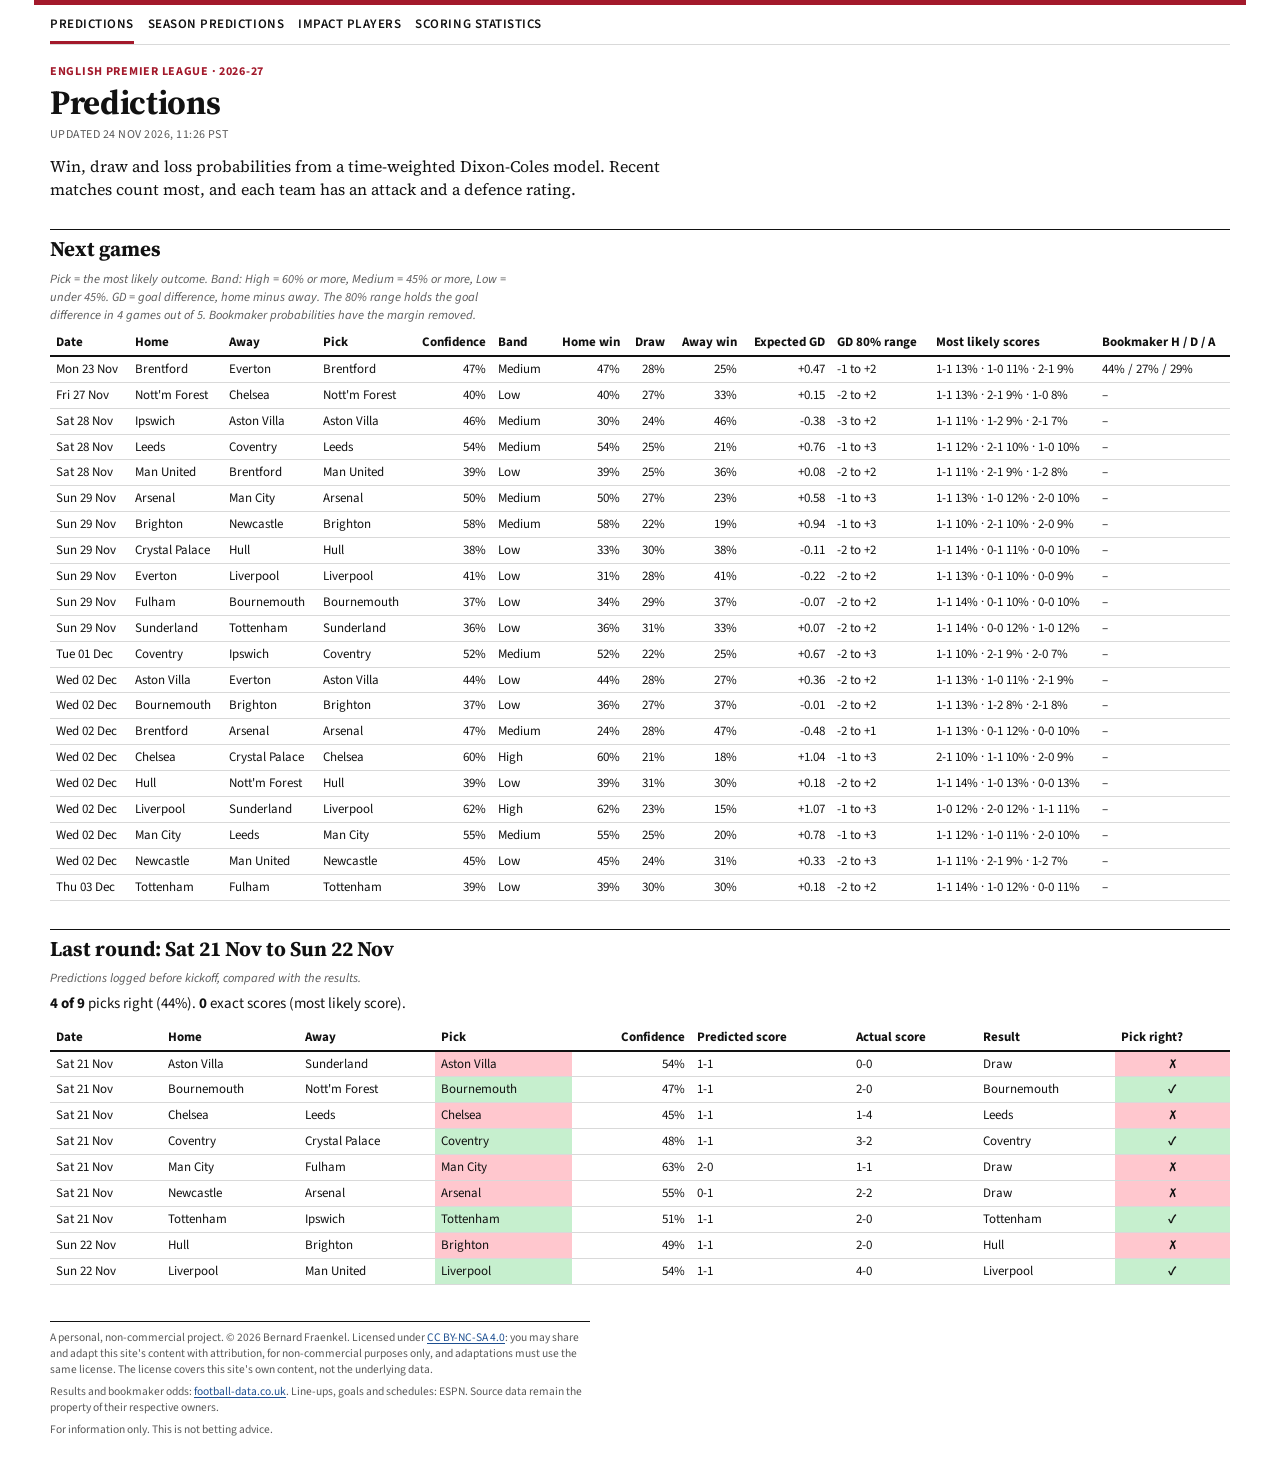
==== site/index.html @ a98026bb "Added the website (`football-predictions site`): Predictions, Season predictions (empty for now), Im" ====
<!doctype html>
<!--
  Home page: predictions. Edit freely; website.py fills in these placeholders:
    league_name, season, updated, nav, current_table, last_round_title, last_round_summary, last_round_table, footer
  Write a literal dollar sign as two dollar signs.
-->
<html lang="en">
<head>
  <meta charset="utf-8">
  <meta name="viewport" content="width=device-width, initial-scale=1">
  <link rel="preconnect" href="https://fonts.googleapis.com">
  <link rel="preconnect" href="https://fonts.gstatic.com" crossorigin>
  <link rel="stylesheet" href="https://fonts.googleapis.com/css2?family=Source+Sans+3:ital,wght@0,400;0,600;0,700;1,400&family=Source+Serif+4:ital,opsz,wght@0,8..60,400;0,8..60,600;0,8..60,700;1,8..60,400&display=swap">
  <link rel="stylesheet" href="style.css">
  <title>Predictions | English Premier League</title>
</head>
<body>
  <nav><a href="index.html" aria-current="page">Predictions</a><a href="season.html">Season predictions</a><a href="players.html">Impact players</a><a href="scores.html">Scoring statistics</a></nav>
  <main>
    <p class="kicker">English Premier League · 2026-27</p>
    <h1>Predictions</h1>
    <p class="updated">Updated 24 Nov 2026, 11:26 PST</p>
    <p>Win, draw and loss probabilities from a time-weighted Dixon-Coles model. Recent matches count most,
      and each team has an attack and a defence rating.</p>

    <h2>Next games</h2>
    <p class="hint">Pick = the most likely outcome. Band: High = 60% or more, Medium = 45% or more, Low = under 45%.
      GD = goal difference, home minus away. The 80% range holds the goal difference in 4 games out of 5.
      Bookmaker probabilities have the margin removed.</p>
    <div class="table-wrap"><table><thead><tr><th>Date</th><th>Home</th><th>Away</th><th>Pick</th><th class="num">Confidence</th><th>Band</th><th class="num">Home win</th><th class="num">Draw</th><th class="num">Away win</th><th class="num">Expected GD</th><th>GD 80% range</th><th>Most likely scores</th><th>Bookmaker H / D / A</th></tr></thead><tbody><tr><td>Mon 23 Nov</td><td>Brentford</td><td>Everton</td><td>Brentford</td><td class="num">47%</td><td>Medium</td><td class="num">47%</td><td class="num">28%</td><td class="num">25%</td><td class="num">+0.47</td><td>-1 to +2</td><td>1-1 13% · 1-0 11% · 2-1 9%</td><td>44% / 27% / 29%</td></tr><tr><td>Fri 27 Nov</td><td>Nott&#x27;m Forest</td><td>Chelsea</td><td>Nott&#x27;m Forest</td><td class="num">40%</td><td>Low</td><td class="num">40%</td><td class="num">27%</td><td class="num">33%</td><td class="num">+0.15</td><td>-2 to +2</td><td>1-1 13% · 2-1 9% · 1-0 8%</td><td>–</td></tr><tr><td>Sat 28 Nov</td><td>Ipswich</td><td>Aston Villa</td><td>Aston Villa</td><td class="num">46%</td><td>Medium</td><td class="num">30%</td><td class="num">24%</td><td class="num">46%</td><td class="num">-0.38</td><td>-3 to +2</td><td>1-1 11% · 1-2 9% · 2-1 7%</td><td>–</td></tr><tr><td>Sat 28 Nov</td><td>Leeds</td><td>Coventry</td><td>Leeds</td><td class="num">54%</td><td>Medium</td><td class="num">54%</td><td class="num">25%</td><td class="num">21%</td><td class="num">+0.76</td><td>-1 to +3</td><td>1-1 12% · 2-1 10% · 1-0 10%</td><td>–</td></tr><tr><td>Sat 28 Nov</td><td>Man United</td><td>Brentford</td><td>Man United</td><td class="num">39%</td><td>Low</td><td class="num">39%</td><td class="num">25%</td><td class="num">36%</td><td class="num">+0.08</td><td>-2 to +2</td><td>1-1 11% · 2-1 9% · 1-2 8%</td><td>–</td></tr><tr><td>Sun 29 Nov</td><td>Arsenal</td><td>Man City</td><td>Arsenal</td><td class="num">50%</td><td>Medium</td><td class="num">50%</td><td class="num">27%</td><td class="num">23%</td><td class="num">+0.58</td><td>-1 to +3</td><td>1-1 13% · 1-0 12% · 2-0 10%</td><td>–</td></tr><tr><td>Sun 29 Nov</td><td>Brighton</td><td>Newcastle</td><td>Brighton</td><td class="num">58%</td><td>Medium</td><td class="num">58%</td><td class="num">22%</td><td class="num">19%</td><td class="num">+0.94</td><td>-1 to +3</td><td>1-1 10% · 2-1 10% · 2-0 9%</td><td>–</td></tr><tr><td>Sun 29 Nov</td><td>Crystal Palace</td><td>Hull</td><td>Hull</td><td class="num">38%</td><td>Low</td><td class="num">33%</td><td class="num">30%</td><td class="num">38%</td><td class="num">-0.11</td><td>-2 to +2</td><td>1-1 14% · 0-1 11% · 0-0 10%</td><td>–</td></tr><tr><td>Sun 29 Nov</td><td>Everton</td><td>Liverpool</td><td>Liverpool</td><td class="num">41%</td><td>Low</td><td class="num">31%</td><td class="num">28%</td><td class="num">41%</td><td class="num">-0.22</td><td>-2 to +2</td><td>1-1 13% · 0-1 10% · 0-0 9%</td><td>–</td></tr><tr><td>Sun 29 Nov</td><td>Fulham</td><td>Bournemouth</td><td>Bournemouth</td><td class="num">37%</td><td>Low</td><td class="num">34%</td><td class="num">29%</td><td class="num">37%</td><td class="num">-0.07</td><td>-2 to +2</td><td>1-1 14% · 0-1 10% · 0-0 10%</td><td>–</td></tr><tr><td>Sun 29 Nov</td><td>Sunderland</td><td>Tottenham</td><td>Sunderland</td><td class="num">36%</td><td>Low</td><td class="num">36%</td><td class="num">31%</td><td class="num">33%</td><td class="num">+0.07</td><td>-2 to +2</td><td>1-1 14% · 0-0 12% · 1-0 12%</td><td>–</td></tr><tr><td>Tue 01 Dec</td><td>Coventry</td><td>Ipswich</td><td>Coventry</td><td class="num">52%</td><td>Medium</td><td class="num">52%</td><td class="num">22%</td><td class="num">25%</td><td class="num">+0.67</td><td>-2 to +3</td><td>1-1 10% · 2-1 9% · 2-0 7%</td><td>–</td></tr><tr><td>Wed 02 Dec</td><td>Aston Villa</td><td>Everton</td><td>Aston Villa</td><td class="num">44%</td><td>Low</td><td class="num">44%</td><td class="num">28%</td><td class="num">27%</td><td class="num">+0.36</td><td>-2 to +2</td><td>1-1 13% · 1-0 11% · 2-1 9%</td><td>–</td></tr><tr><td>Wed 02 Dec</td><td>Bournemouth</td><td>Brighton</td><td>Brighton</td><td class="num">37%</td><td>Low</td><td class="num">36%</td><td class="num">27%</td><td class="num">37%</td><td class="num">-0.01</td><td>-2 to +2</td><td>1-1 13% · 1-2 8% · 2-1 8%</td><td>–</td></tr><tr><td>Wed 02 Dec</td><td>Brentford</td><td>Arsenal</td><td>Arsenal</td><td class="num">47%</td><td>Medium</td><td class="num">24%</td><td class="num">28%</td><td class="num">47%</td><td class="num">-0.48</td><td>-2 to +1</td><td>1-1 13% · 0-1 12% · 0-0 10%</td><td>–</td></tr><tr><td>Wed 02 Dec</td><td>Chelsea</td><td>Crystal Palace</td><td>Chelsea</td><td class="num">60%</td><td>High</td><td class="num">60%</td><td class="num">21%</td><td class="num">18%</td><td class="num">+1.04</td><td>-1 to +3</td><td>2-1 10% · 1-1 10% · 2-0 9%</td><td>–</td></tr><tr><td>Wed 02 Dec</td><td>Hull</td><td>Nott&#x27;m Forest</td><td>Hull</td><td class="num">39%</td><td>Low</td><td class="num">39%</td><td class="num">31%</td><td class="num">30%</td><td class="num">+0.18</td><td>-2 to +2</td><td>1-1 14% · 1-0 13% · 0-0 13%</td><td>–</td></tr><tr><td>Wed 02 Dec</td><td>Liverpool</td><td>Sunderland</td><td>Liverpool</td><td class="num">62%</td><td>High</td><td class="num">62%</td><td class="num">23%</td><td class="num">15%</td><td class="num">+1.07</td><td>-1 to +3</td><td>1-0 12% · 2-0 12% · 1-1 11%</td><td>–</td></tr><tr><td>Wed 02 Dec</td><td>Man City</td><td>Leeds</td><td>Man City</td><td class="num">55%</td><td>Medium</td><td class="num">55%</td><td class="num">25%</td><td class="num">20%</td><td class="num">+0.78</td><td>-1 to +3</td><td>1-1 12% · 1-0 11% · 2-0 10%</td><td>–</td></tr><tr><td>Wed 02 Dec</td><td>Newcastle</td><td>Man United</td><td>Newcastle</td><td class="num">45%</td><td>Low</td><td class="num">45%</td><td class="num">24%</td><td class="num">31%</td><td class="num">+0.33</td><td>-2 to +3</td><td>1-1 11% · 2-1 9% · 1-2 7%</td><td>–</td></tr><tr><td>Thu 03 Dec</td><td>Tottenham</td><td>Fulham</td><td>Tottenham</td><td class="num">39%</td><td>Low</td><td class="num">39%</td><td class="num">30%</td><td class="num">30%</td><td class="num">+0.18</td><td>-2 to +2</td><td>1-1 14% · 1-0 12% · 0-0 11%</td><td>–</td></tr></tbody></table></div>

    <h2>Last round: Sat 21 Nov to Sun 22 Nov</h2>
    <p class="hint">Predictions logged before kickoff, compared with the results.</p>
    <p class="summary-line"><strong>4 of 9</strong> picks right (44%). <strong>0</strong> exact scores (most likely score).</p>
    <div class="table-wrap"><table><thead><tr><th>Date</th><th>Home</th><th>Away</th><th class="pick">Pick</th><th class="num">Confidence</th><th>Predicted score</th><th>Actual score</th><th>Result</th><th class="mark">Pick right?</th></tr></thead><tbody><tr class="miss"><td>Sat 21 Nov</td><td>Aston Villa</td><td>Sunderland</td><td class="pick">Aston Villa</td><td class="num">54%</td><td>1-1</td><td>0-0</td><td>Draw</td><td class="mark">✗</td></tr><tr class="hit"><td>Sat 21 Nov</td><td>Bournemouth</td><td>Nott&#x27;m Forest</td><td class="pick">Bournemouth</td><td class="num">47%</td><td>1-1</td><td>2-0</td><td>Bournemouth</td><td class="mark">✓</td></tr><tr class="miss"><td>Sat 21 Nov</td><td>Chelsea</td><td>Leeds</td><td class="pick">Chelsea</td><td class="num">45%</td><td>1-1</td><td>1-4</td><td>Leeds</td><td class="mark">✗</td></tr><tr class="hit"><td>Sat 21 Nov</td><td>Coventry</td><td>Crystal Palace</td><td class="pick">Coventry</td><td class="num">48%</td><td>1-1</td><td>3-2</td><td>Coventry</td><td class="mark">✓</td></tr><tr class="miss"><td>Sat 21 Nov</td><td>Man City</td><td>Fulham</td><td class="pick">Man City</td><td class="num">63%</td><td>2-0</td><td>1-1</td><td>Draw</td><td class="mark">✗</td></tr><tr class="miss"><td>Sat 21 Nov</td><td>Newcastle</td><td>Arsenal</td><td class="pick">Arsenal</td><td class="num">55%</td><td>0-1</td><td>2-2</td><td>Draw</td><td class="mark">✗</td></tr><tr class="hit"><td>Sat 21 Nov</td><td>Tottenham</td><td>Ipswich</td><td class="pick">Tottenham</td><td class="num">51%</td><td>1-1</td><td>2-0</td><td>Tottenham</td><td class="mark">✓</td></tr><tr class="miss"><td>Sun 22 Nov</td><td>Hull</td><td>Brighton</td><td class="pick">Brighton</td><td class="num">49%</td><td>1-1</td><td>2-0</td><td>Hull</td><td class="mark">✗</td></tr><tr class="hit"><td>Sun 22 Nov</td><td>Liverpool</td><td>Man United</td><td class="pick">Liverpool</td><td class="num">54%</td><td>1-1</td><td>4-0</td><td>Liverpool</td><td class="mark">✓</td></tr></tbody></table></div>
  </main>
  <!-- Shared footer, inserted into every page. Placeholder: year -->
<footer>
  <p>
    A personal, non-commercial project. &copy; 2026 Bernard Fraenkel.
    Licensed under <a href="https://creativecommons.org/licenses/by-nc-sa/4.0/" rel="license">CC BY-NC-SA 4.0</a>:
    you may share and adapt this site's content with attribution, for non-commercial purposes only,
    and adaptations must use the same license. The license covers this site's own content, not the underlying data.
  </p>
  <p>
    Results and bookmaker odds: <a href="https://www.football-data.co.uk/">football-data.co.uk</a>.
    Line-ups, goals and schedules: ESPN. Source data remain the property of their respective owners.
  </p>
  <p>For information only. This is not betting advice.</p>
</footer>

</body>
</html>
---- site/style.css ----
/* Shared stylesheet, copied as-is to site/style.css. Same look as the Economic Indicators site. */
:root {
  --text: #121212;
  --muted: #595959;
  --rule: #d9d9d9;          /* hairlines between rows and items */
  --rule-strong: #121212;   /* the rules that structure the page: over section heads, under table heads */
  --accent: #a3192b;        /* used sparingly: the top bar, the current page, small labels */
  --link: #1d4f91;
  --hit: #C6EFCE;           /* a correct pick (Excel's green) */
  --miss: #FFC7CE;          /* a wrong pick (Excel's red) */
  --card: #fafafa;
  /* The scoreline chart (histogram.chart_fragment) reads these. */
  --fg: var(--text);
  --bg: #fff;
  --line: var(--rule);
  --band: rgba(120, 130, 140, .09);
  /* Serif for headlines and prose, sans for tables, navigation and small print (loaded in each page's <head>). */
  --serif: "Source Serif 4", Georgia, "Times New Roman", serif;
  --sans: "Source Sans 3", -apple-system, system-ui, sans-serif;
}

body {
  font-family: var(--serif);
  font-size: 16px;
  line-height: 1.45;
  margin: 0 auto;
  padding: 0 16px 24px;
  max-width: 1180px;
  color: var(--text);
  background: var(--bg);
  border-top: 5px solid var(--accent);
}

p { margin: 0 0 10px; }
main > p { max-width: 80ch; }
a { color: var(--link); text-decoration-thickness: 1px; text-underline-offset: 2px; }
h1, h2, h3 { margin: 0; }
h1 { font-size: 34px; font-weight: 700; line-height: 1.1; letter-spacing: -0.01em; margin: 4px 0 4px; }
h2 {
  font-size: 21px; font-weight: 700; line-height: 1.2;
  border-top: 1px solid var(--rule-strong); padding-top: 6px; margin: 28px 0 8px;
}
h3 {
  font-family: var(--sans); font-size: 12px; font-weight: 700; text-transform: uppercase; letter-spacing: 0.06em;
  color: var(--accent); margin: 0 0 6px;
}
nav, table, .updated, .hint, .kicker, .summary-line, .team-picker, .score-chart, footer { font-family: var(--sans); }

nav {
  display: flex; flex-wrap: wrap; gap: 0 14px;
  font-size: 13px; font-weight: 600; text-transform: uppercase; letter-spacing: 0.04em;
  border-bottom: 1px solid var(--rule); padding: 10px 0 0;
}
nav a { color: var(--text); text-decoration: none; padding-bottom: 7px; border-bottom: 3px solid transparent; }
nav a:hover { color: var(--accent); }
nav a[aria-current="page"] { border-bottom-color: var(--accent); }

.kicker { color: var(--accent); font-size: 12px; font-weight: 700; text-transform: uppercase; letter-spacing: 0.06em; margin: 18px 0 0; }
.updated { color: var(--muted); font-size: 12px; text-transform: uppercase; letter-spacing: 0.04em; margin-bottom: 12px; }
.hint { color: var(--muted); font-size: 12.5px; font-style: italic; margin: 4px 0 6px; }
.summary-line { font-size: 15px; }
.placeholder { color: var(--muted); font-style: italic; }

/* Tables fill the page width; on a narrow screen they scroll sideways by themselves, not the whole page. */
.table-wrap { overflow-x: auto; }
table { width: 100%; border-collapse: collapse; font-size: 13px; line-height: 1.3; }
th, td { padding: 4px 6px; border-bottom: 1px solid var(--rule); text-align: left; vertical-align: top; }
th { font-weight: 700; border-bottom: 2px solid var(--rule-strong); vertical-align: bottom; white-space: nowrap; }
td.num, th.num { text-align: right; font-variant-numeric: tabular-nums; white-space: nowrap; }

/* Last round: the pick and its mark shaded green (right) or red (wrong). */
tr.hit td.pick, tr.hit td.mark { background: var(--hit); }
tr.miss td.pick, tr.miss td.mark { background: var(--miss); }
td.mark { text-align: center; font-weight: 700; }

/* Impact players: a team picker, then the team's tables as cards. */
.team-picker { display: inline-flex; align-items: center; gap: 8px; font-size: 14px; font-weight: 600; margin: 8px 0 0; }
.team-picker select { font: inherit; font-weight: 400; padding: 4px 8px; border: 1px solid var(--rule); border-radius: 4px; background: var(--bg); }
.cards { display: grid; grid-template-columns: repeat(auto-fill, minmax(min(320px, 100%), 1fr)); gap: 14px; }
.card { background: var(--card); border: 1px solid var(--rule); border-radius: 6px; padding: 10px 12px; min-width: 0; }
.card table { font-size: 13px; }
.card td.label { color: var(--muted); white-space: nowrap; width: 1%; }
.card tr:last-child td { border-bottom: none; }
.table-notes { margin-top: 28px; max-width: 80ch; }
.table-notes ul { padding-left: 20px; }
.table-notes li { margin-bottom: 6px; font-size: 15px; line-height: 1.4; }

.score-chart { margin-top: 8px; font-size: 14px; }

footer { margin-top: 36px; padding-top: 8px; border-top: 1px solid var(--rule-strong); color: var(--muted); font-size: 11.5px; line-height: 1.4; max-width: 90ch; }
footer p { margin: 0 0 6px; }
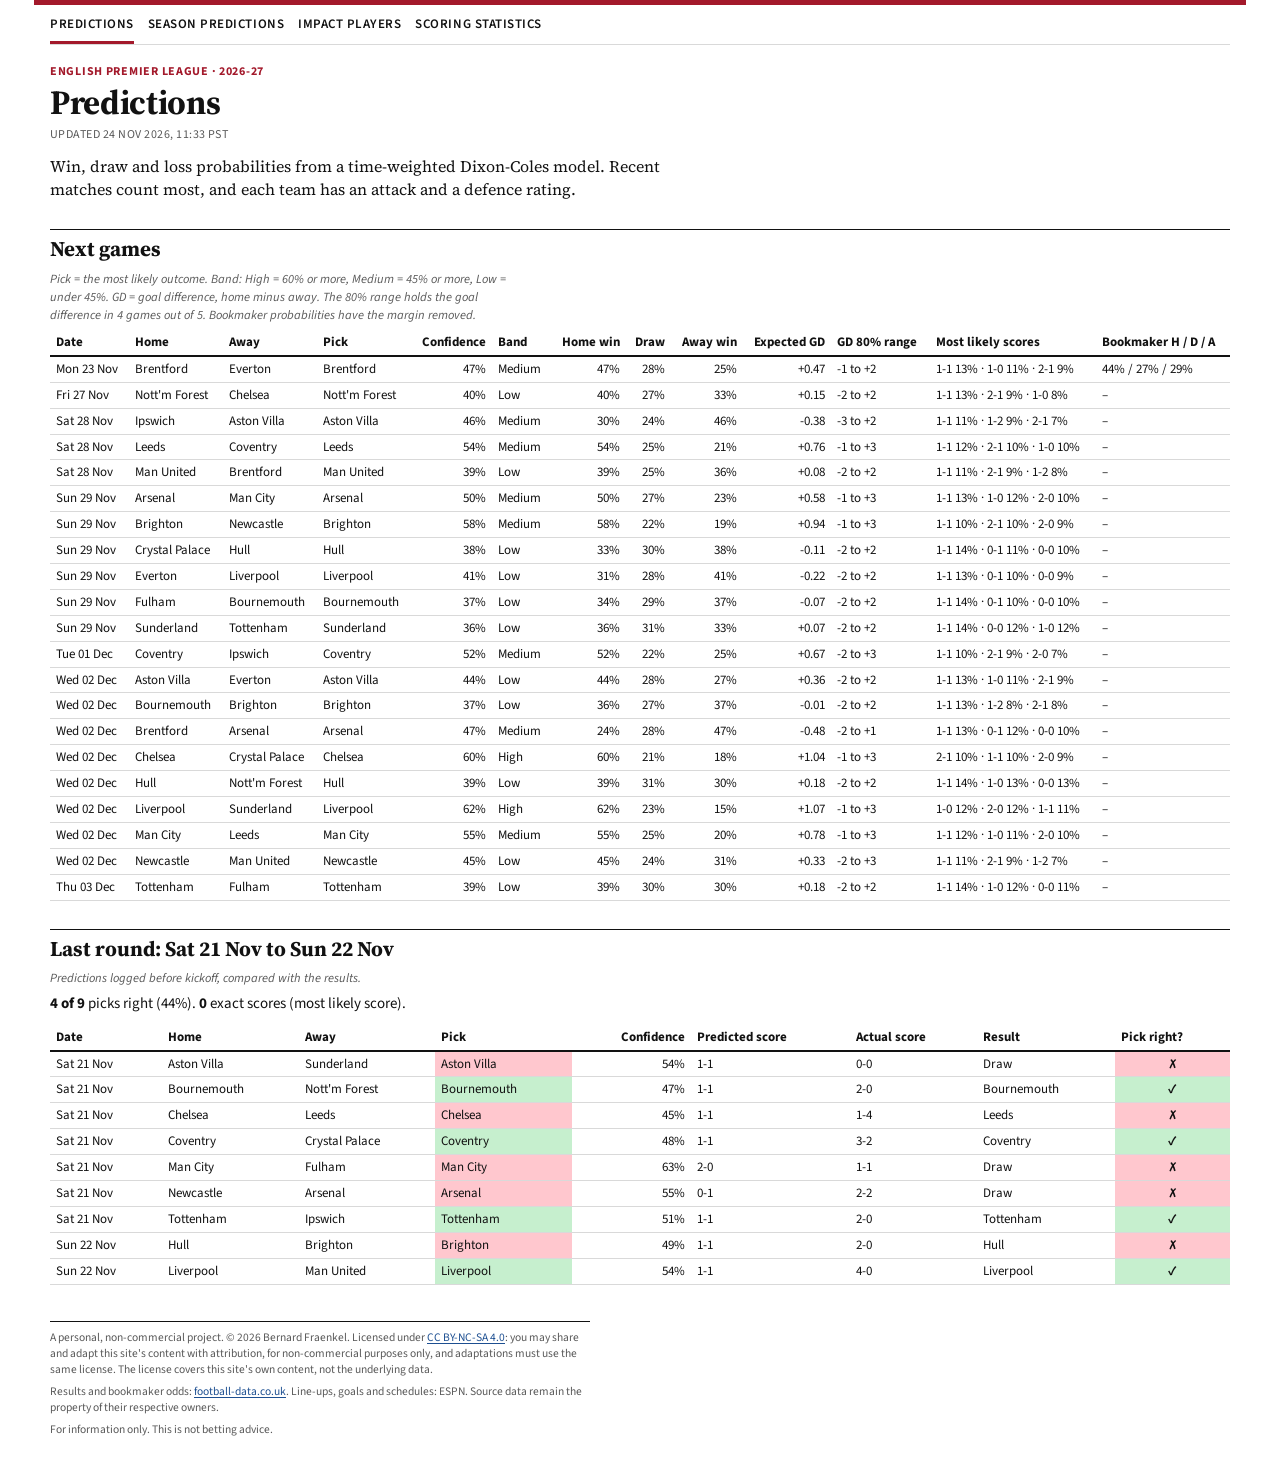
==== commit 6ec4b03c: "" ====
--- a/site/index.html
+++ b/site/index.html
@@ -19,7 +19,7 @@
   <main>
     <p class="kicker">English Premier League · 2026-27</p>
     <h1>Predictions</h1>
-    <p class="updated">Updated 24 Nov 2026, 11:26 PST</p>
+    <p class="updated">Updated 24 Nov 2026, 11:33 PST</p>
     <p>Win, draw and loss probabilities from a time-weighted Dixon-Coles model. Recent matches count most,
       and each team has an attack and a defence rating.</p>
 
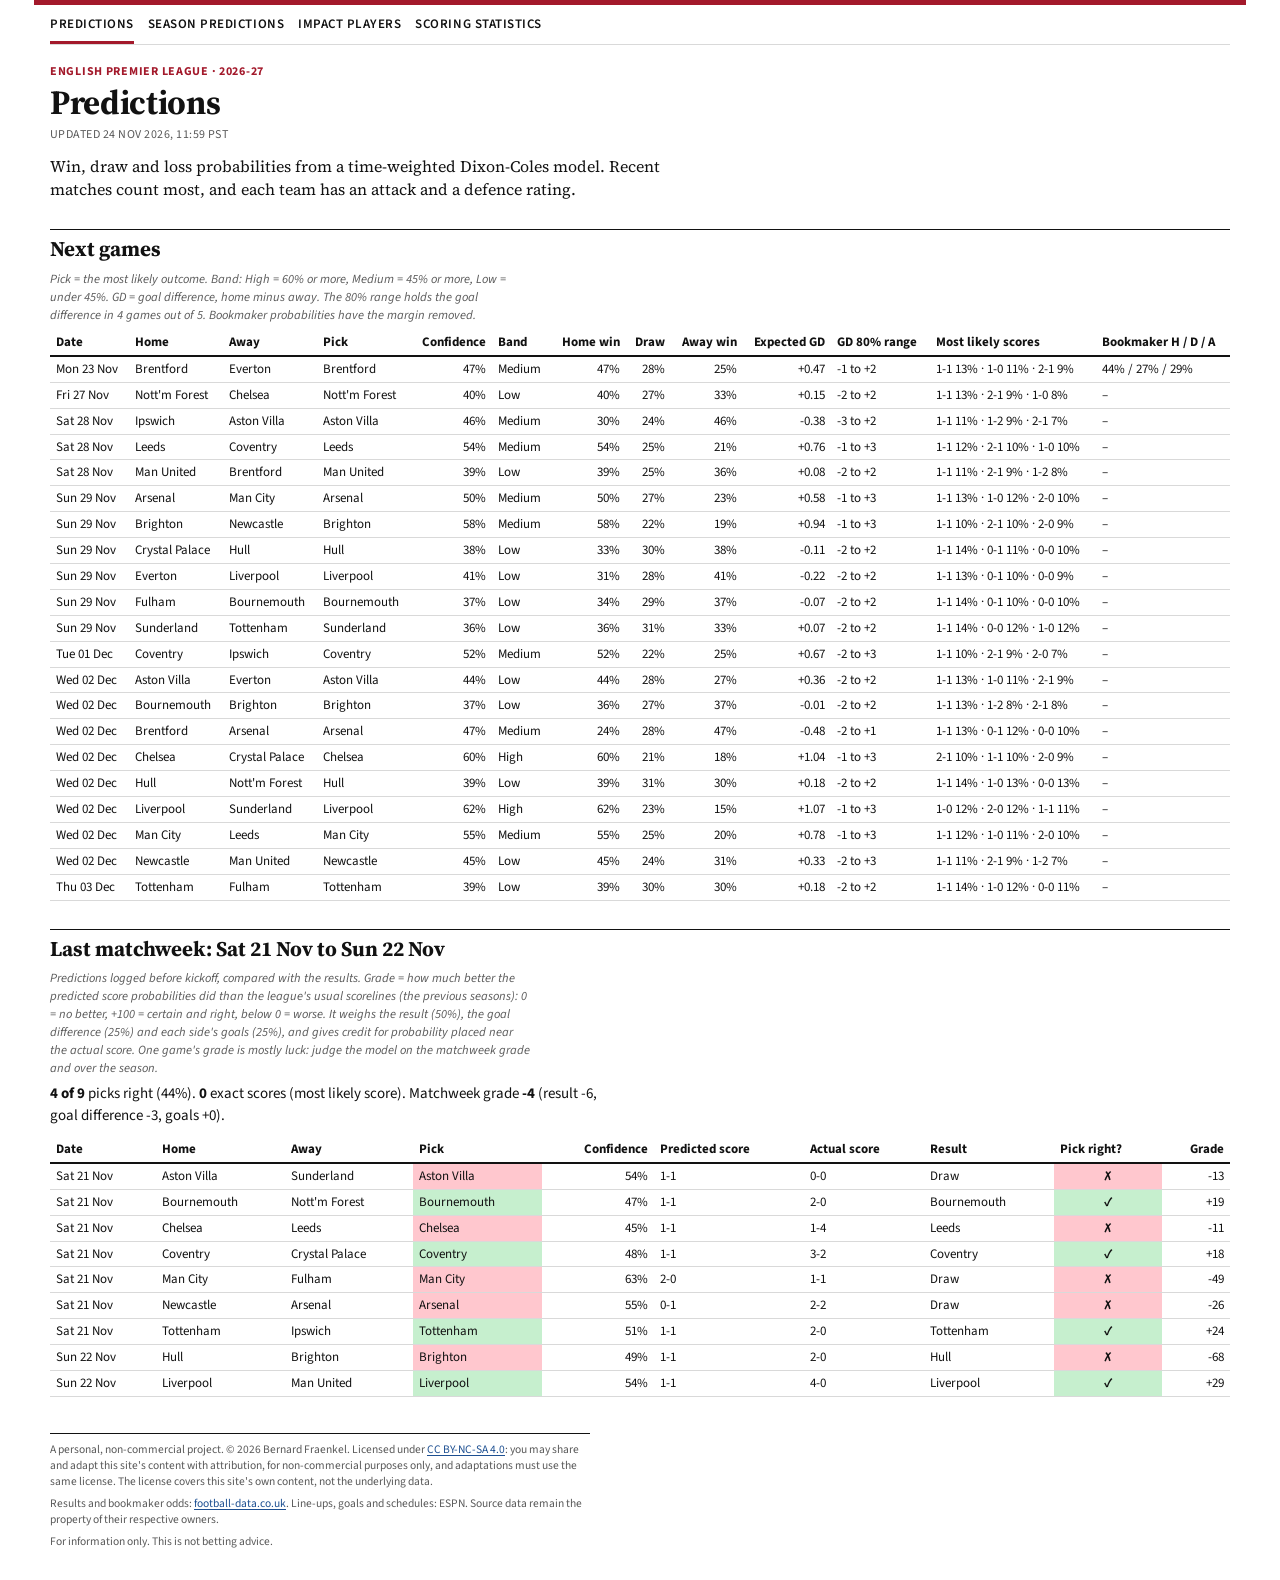
==== commit ae1a8566: "Improved scoring of predictions" ====
--- a/site/index.html
+++ b/site/index.html
@@ -1,7 +1,7 @@
 <!doctype html>
 <!--
   Home page: predictions. Edit freely; website.py fills in these placeholders:
-    league_name, season, updated, nav, current_table, last_round_title, last_round_summary, last_round_table, footer
+    league_name, season, updated, nav, current_table, last_matchweek_title, last_matchweek_summary, last_matchweek_table, footer
   Write a literal dollar sign as two dollar signs.
 -->
 <html lang="en">
@@ -19,7 +19,7 @@
   <main>
     <p class="kicker">English Premier League · 2026-27</p>
     <h1>Predictions</h1>
-    <p class="updated">Updated 24 Nov 2026, 11:33 PST</p>
+    <p class="updated">Updated 24 Nov 2026, 11:59 PST</p>
     <p>Win, draw and loss probabilities from a time-weighted Dixon-Coles model. Recent matches count most,
       and each team has an attack and a defence rating.</p>
 
@@ -29,10 +29,15 @@
       Bookmaker probabilities have the margin removed.</p>
     <div class="table-wrap"><table><thead><tr><th>Date</th><th>Home</th><th>Away</th><th>Pick</th><th class="num">Confidence</th><th>Band</th><th class="num">Home win</th><th class="num">Draw</th><th class="num">Away win</th><th class="num">Expected GD</th><th>GD 80% range</th><th>Most likely scores</th><th>Bookmaker H / D / A</th></tr></thead><tbody><tr><td>Mon 23 Nov</td><td>Brentford</td><td>Everton</td><td>Brentford</td><td class="num">47%</td><td>Medium</td><td class="num">47%</td><td class="num">28%</td><td class="num">25%</td><td class="num">+0.47</td><td>-1 to +2</td><td>1-1 13% · 1-0 11% · 2-1 9%</td><td>44% / 27% / 29%</td></tr><tr><td>Fri 27 Nov</td><td>Nott&#x27;m Forest</td><td>Chelsea</td><td>Nott&#x27;m Forest</td><td class="num">40%</td><td>Low</td><td class="num">40%</td><td class="num">27%</td><td class="num">33%</td><td class="num">+0.15</td><td>-2 to +2</td><td>1-1 13% · 2-1 9% · 1-0 8%</td><td>–</td></tr><tr><td>Sat 28 Nov</td><td>Ipswich</td><td>Aston Villa</td><td>Aston Villa</td><td class="num">46%</td><td>Medium</td><td class="num">30%</td><td class="num">24%</td><td class="num">46%</td><td class="num">-0.38</td><td>-3 to +2</td><td>1-1 11% · 1-2 9% · 2-1 7%</td><td>–</td></tr><tr><td>Sat 28 Nov</td><td>Leeds</td><td>Coventry</td><td>Leeds</td><td class="num">54%</td><td>Medium</td><td class="num">54%</td><td class="num">25%</td><td class="num">21%</td><td class="num">+0.76</td><td>-1 to +3</td><td>1-1 12% · 2-1 10% · 1-0 10%</td><td>–</td></tr><tr><td>Sat 28 Nov</td><td>Man United</td><td>Brentford</td><td>Man United</td><td class="num">39%</td><td>Low</td><td class="num">39%</td><td class="num">25%</td><td class="num">36%</td><td class="num">+0.08</td><td>-2 to +2</td><td>1-1 11% · 2-1 9% · 1-2 8%</td><td>–</td></tr><tr><td>Sun 29 Nov</td><td>Arsenal</td><td>Man City</td><td>Arsenal</td><td class="num">50%</td><td>Medium</td><td class="num">50%</td><td class="num">27%</td><td class="num">23%</td><td class="num">+0.58</td><td>-1 to +3</td><td>1-1 13% · 1-0 12% · 2-0 10%</td><td>–</td></tr><tr><td>Sun 29 Nov</td><td>Brighton</td><td>Newcastle</td><td>Brighton</td><td class="num">58%</td><td>Medium</td><td class="num">58%</td><td class="num">22%</td><td class="num">19%</td><td class="num">+0.94</td><td>-1 to +3</td><td>1-1 10% · 2-1 10% · 2-0 9%</td><td>–</td></tr><tr><td>Sun 29 Nov</td><td>Crystal Palace</td><td>Hull</td><td>Hull</td><td class="num">38%</td><td>Low</td><td class="num">33%</td><td class="num">30%</td><td class="num">38%</td><td class="num">-0.11</td><td>-2 to +2</td><td>1-1 14% · 0-1 11% · 0-0 10%</td><td>–</td></tr><tr><td>Sun 29 Nov</td><td>Everton</td><td>Liverpool</td><td>Liverpool</td><td class="num">41%</td><td>Low</td><td class="num">31%</td><td class="num">28%</td><td class="num">41%</td><td class="num">-0.22</td><td>-2 to +2</td><td>1-1 13% · 0-1 10% · 0-0 9%</td><td>–</td></tr><tr><td>Sun 29 Nov</td><td>Fulham</td><td>Bournemouth</td><td>Bournemouth</td><td class="num">37%</td><td>Low</td><td class="num">34%</td><td class="num">29%</td><td class="num">37%</td><td class="num">-0.07</td><td>-2 to +2</td><td>1-1 14% · 0-1 10% · 0-0 10%</td><td>–</td></tr><tr><td>Sun 29 Nov</td><td>Sunderland</td><td>Tottenham</td><td>Sunderland</td><td class="num">36%</td><td>Low</td><td class="num">36%</td><td class="num">31%</td><td class="num">33%</td><td class="num">+0.07</td><td>-2 to +2</td><td>1-1 14% · 0-0 12% · 1-0 12%</td><td>–</td></tr><tr><td>Tue 01 Dec</td><td>Coventry</td><td>Ipswich</td><td>Coventry</td><td class="num">52%</td><td>Medium</td><td class="num">52%</td><td class="num">22%</td><td class="num">25%</td><td class="num">+0.67</td><td>-2 to +3</td><td>1-1 10% · 2-1 9% · 2-0 7%</td><td>–</td></tr><tr><td>Wed 02 Dec</td><td>Aston Villa</td><td>Everton</td><td>Aston Villa</td><td class="num">44%</td><td>Low</td><td class="num">44%</td><td class="num">28%</td><td class="num">27%</td><td class="num">+0.36</td><td>-2 to +2</td><td>1-1 13% · 1-0 11% · 2-1 9%</td><td>–</td></tr><tr><td>Wed 02 Dec</td><td>Bournemouth</td><td>Brighton</td><td>Brighton</td><td class="num">37%</td><td>Low</td><td class="num">36%</td><td class="num">27%</td><td class="num">37%</td><td class="num">-0.01</td><td>-2 to +2</td><td>1-1 13% · 1-2 8% · 2-1 8%</td><td>–</td></tr><tr><td>Wed 02 Dec</td><td>Brentford</td><td>Arsenal</td><td>Arsenal</td><td class="num">47%</td><td>Medium</td><td class="num">24%</td><td class="num">28%</td><td class="num">47%</td><td class="num">-0.48</td><td>-2 to +1</td><td>1-1 13% · 0-1 12% · 0-0 10%</td><td>–</td></tr><tr><td>Wed 02 Dec</td><td>Chelsea</td><td>Crystal Palace</td><td>Chelsea</td><td class="num">60%</td><td>High</td><td class="num">60%</td><td class="num">21%</td><td class="num">18%</td><td class="num">+1.04</td><td>-1 to +3</td><td>2-1 10% · 1-1 10% · 2-0 9%</td><td>–</td></tr><tr><td>Wed 02 Dec</td><td>Hull</td><td>Nott&#x27;m Forest</td><td>Hull</td><td class="num">39%</td><td>Low</td><td class="num">39%</td><td class="num">31%</td><td class="num">30%</td><td class="num">+0.18</td><td>-2 to +2</td><td>1-1 14% · 1-0 13% · 0-0 13%</td><td>–</td></tr><tr><td>Wed 02 Dec</td><td>Liverpool</td><td>Sunderland</td><td>Liverpool</td><td class="num">62%</td><td>High</td><td class="num">62%</td><td class="num">23%</td><td class="num">15%</td><td class="num">+1.07</td><td>-1 to +3</td><td>1-0 12% · 2-0 12% · 1-1 11%</td><td>–</td></tr><tr><td>Wed 02 Dec</td><td>Man City</td><td>Leeds</td><td>Man City</td><td class="num">55%</td><td>Medium</td><td class="num">55%</td><td class="num">25%</td><td class="num">20%</td><td class="num">+0.78</td><td>-1 to +3</td><td>1-1 12% · 1-0 11% · 2-0 10%</td><td>–</td></tr><tr><td>Wed 02 Dec</td><td>Newcastle</td><td>Man United</td><td>Newcastle</td><td class="num">45%</td><td>Low</td><td class="num">45%</td><td class="num">24%</td><td class="num">31%</td><td class="num">+0.33</td><td>-2 to +3</td><td>1-1 11% · 2-1 9% · 1-2 7%</td><td>–</td></tr><tr><td>Thu 03 Dec</td><td>Tottenham</td><td>Fulham</td><td>Tottenham</td><td class="num">39%</td><td>Low</td><td class="num">39%</td><td class="num">30%</td><td class="num">30%</td><td class="num">+0.18</td><td>-2 to +2</td><td>1-1 14% · 1-0 12% · 0-0 11%</td><td>–</td></tr></tbody></table></div>
 
-    <h2>Last round: Sat 21 Nov to Sun 22 Nov</h2>
-    <p class="hint">Predictions logged before kickoff, compared with the results.</p>
-    <p class="summary-line"><strong>4 of 9</strong> picks right (44%). <strong>0</strong> exact scores (most likely score).</p>
-    <div class="table-wrap"><table><thead><tr><th>Date</th><th>Home</th><th>Away</th><th class="pick">Pick</th><th class="num">Confidence</th><th>Predicted score</th><th>Actual score</th><th>Result</th><th class="mark">Pick right?</th></tr></thead><tbody><tr class="miss"><td>Sat 21 Nov</td><td>Aston Villa</td><td>Sunderland</td><td class="pick">Aston Villa</td><td class="num">54%</td><td>1-1</td><td>0-0</td><td>Draw</td><td class="mark">✗</td></tr><tr class="hit"><td>Sat 21 Nov</td><td>Bournemouth</td><td>Nott&#x27;m Forest</td><td class="pick">Bournemouth</td><td class="num">47%</td><td>1-1</td><td>2-0</td><td>Bournemouth</td><td class="mark">✓</td></tr><tr class="miss"><td>Sat 21 Nov</td><td>Chelsea</td><td>Leeds</td><td class="pick">Chelsea</td><td class="num">45%</td><td>1-1</td><td>1-4</td><td>Leeds</td><td class="mark">✗</td></tr><tr class="hit"><td>Sat 21 Nov</td><td>Coventry</td><td>Crystal Palace</td><td class="pick">Coventry</td><td class="num">48%</td><td>1-1</td><td>3-2</td><td>Coventry</td><td class="mark">✓</td></tr><tr class="miss"><td>Sat 21 Nov</td><td>Man City</td><td>Fulham</td><td class="pick">Man City</td><td class="num">63%</td><td>2-0</td><td>1-1</td><td>Draw</td><td class="mark">✗</td></tr><tr class="miss"><td>Sat 21 Nov</td><td>Newcastle</td><td>Arsenal</td><td class="pick">Arsenal</td><td class="num">55%</td><td>0-1</td><td>2-2</td><td>Draw</td><td class="mark">✗</td></tr><tr class="hit"><td>Sat 21 Nov</td><td>Tottenham</td><td>Ipswich</td><td class="pick">Tottenham</td><td class="num">51%</td><td>1-1</td><td>2-0</td><td>Tottenham</td><td class="mark">✓</td></tr><tr class="miss"><td>Sun 22 Nov</td><td>Hull</td><td>Brighton</td><td class="pick">Brighton</td><td class="num">49%</td><td>1-1</td><td>2-0</td><td>Hull</td><td class="mark">✗</td></tr><tr class="hit"><td>Sun 22 Nov</td><td>Liverpool</td><td>Man United</td><td class="pick">Liverpool</td><td class="num">54%</td><td>1-1</td><td>4-0</td><td>Liverpool</td><td class="mark">✓</td></tr></tbody></table></div>
+    <h2>Last matchweek: Sat 21 Nov to Sun 22 Nov</h2>
+    <p class="hint">Predictions logged before kickoff, compared with the results.
+      Grade = how much better the predicted score probabilities did than the league's usual scorelines
+      (the previous seasons): 0 = no better, +100 = certain and right, below 0 = worse.
+      It weighs the result (50%), the goal difference (25%) and each side's goals (25%), and gives credit for
+      probability placed near the actual score. One game's grade is mostly luck: judge the model on the matchweek grade
+      and over the season.</p>
+    <p class="summary-line"><strong>4 of 9</strong> picks right (44%). <strong>0</strong> exact scores (most likely score). Matchweek grade <strong>-4</strong> (result -6, goal difference -3, goals +0).</p>
+    <div class="table-wrap"><table><thead><tr><th>Date</th><th>Home</th><th>Away</th><th class="pick">Pick</th><th class="num">Confidence</th><th>Predicted score</th><th>Actual score</th><th>Result</th><th class="mark">Pick right?</th><th class="num">Grade</th></tr></thead><tbody><tr class="miss"><td>Sat 21 Nov</td><td>Aston Villa</td><td>Sunderland</td><td class="pick">Aston Villa</td><td class="num">54%</td><td>1-1</td><td>0-0</td><td>Draw</td><td class="mark">✗</td><td class="num">-13</td></tr><tr class="hit"><td>Sat 21 Nov</td><td>Bournemouth</td><td>Nott&#x27;m Forest</td><td class="pick">Bournemouth</td><td class="num">47%</td><td>1-1</td><td>2-0</td><td>Bournemouth</td><td class="mark">✓</td><td class="num">+19</td></tr><tr class="miss"><td>Sat 21 Nov</td><td>Chelsea</td><td>Leeds</td><td class="pick">Chelsea</td><td class="num">45%</td><td>1-1</td><td>1-4</td><td>Leeds</td><td class="mark">✗</td><td class="num">-11</td></tr><tr class="hit"><td>Sat 21 Nov</td><td>Coventry</td><td>Crystal Palace</td><td class="pick">Coventry</td><td class="num">48%</td><td>1-1</td><td>3-2</td><td>Coventry</td><td class="mark">✓</td><td class="num">+18</td></tr><tr class="miss"><td>Sat 21 Nov</td><td>Man City</td><td>Fulham</td><td class="pick">Man City</td><td class="num">63%</td><td>2-0</td><td>1-1</td><td>Draw</td><td class="mark">✗</td><td class="num">-49</td></tr><tr class="miss"><td>Sat 21 Nov</td><td>Newcastle</td><td>Arsenal</td><td class="pick">Arsenal</td><td class="num">55%</td><td>0-1</td><td>2-2</td><td>Draw</td><td class="mark">✗</td><td class="num">-26</td></tr><tr class="hit"><td>Sat 21 Nov</td><td>Tottenham</td><td>Ipswich</td><td class="pick">Tottenham</td><td class="num">51%</td><td>1-1</td><td>2-0</td><td>Tottenham</td><td class="mark">✓</td><td class="num">+24</td></tr><tr class="miss"><td>Sun 22 Nov</td><td>Hull</td><td>Brighton</td><td class="pick">Brighton</td><td class="num">49%</td><td>1-1</td><td>2-0</td><td>Hull</td><td class="mark">✗</td><td class="num">-68</td></tr><tr class="hit"><td>Sun 22 Nov</td><td>Liverpool</td><td>Man United</td><td class="pick">Liverpool</td><td class="num">54%</td><td>1-1</td><td>4-0</td><td>Liverpool</td><td class="mark">✓</td><td class="num">+29</td></tr></tbody></table></div>
   </main>
   <!-- Shared footer, inserted into every page. Placeholder: year -->
 <footer>
--- a/site/style.css
+++ b/site/style.css
@@ -68,10 +68,16 @@
 th { font-weight: 700; border-bottom: 2px solid var(--rule-strong); vertical-align: bottom; white-space: nowrap; }
 td.num, th.num { text-align: right; font-variant-numeric: tabular-nums; white-space: nowrap; }
 
-/* Last round: the pick and its mark shaded green (right) or red (wrong). */
+/* Last matchweek: the pick and its mark shaded green (right) or red (wrong). */
 tr.hit td.pick, tr.hit td.mark { background: var(--hit); }
 tr.miss td.pick, tr.miss td.mark { background: var(--miss); }
 td.mark { text-align: center; font-weight: 700; }
+
+/* Season predictions: the season grade, then the tables; all games fold away. */
+.season-grade { font-family: var(--sans); font-size: 15px; color: var(--muted); margin: 12px 0 0; }
+.grade-value { font-size: 30px; font-weight: 700; color: var(--text); margin-right: 6px; }
+.all-games { margin-top: 28px; }
+.all-games summary { font-family: var(--sans); font-size: 15px; font-weight: 700; cursor: pointer; padding: 6px 0; border-top: 1px solid var(--rule-strong); }
 
 /* Impact players: a team picker, then the team's tables as cards. */
 .team-picker { display: inline-flex; align-items: center; gap: 8px; font-size: 14px; font-weight: 600; margin: 8px 0 0; }
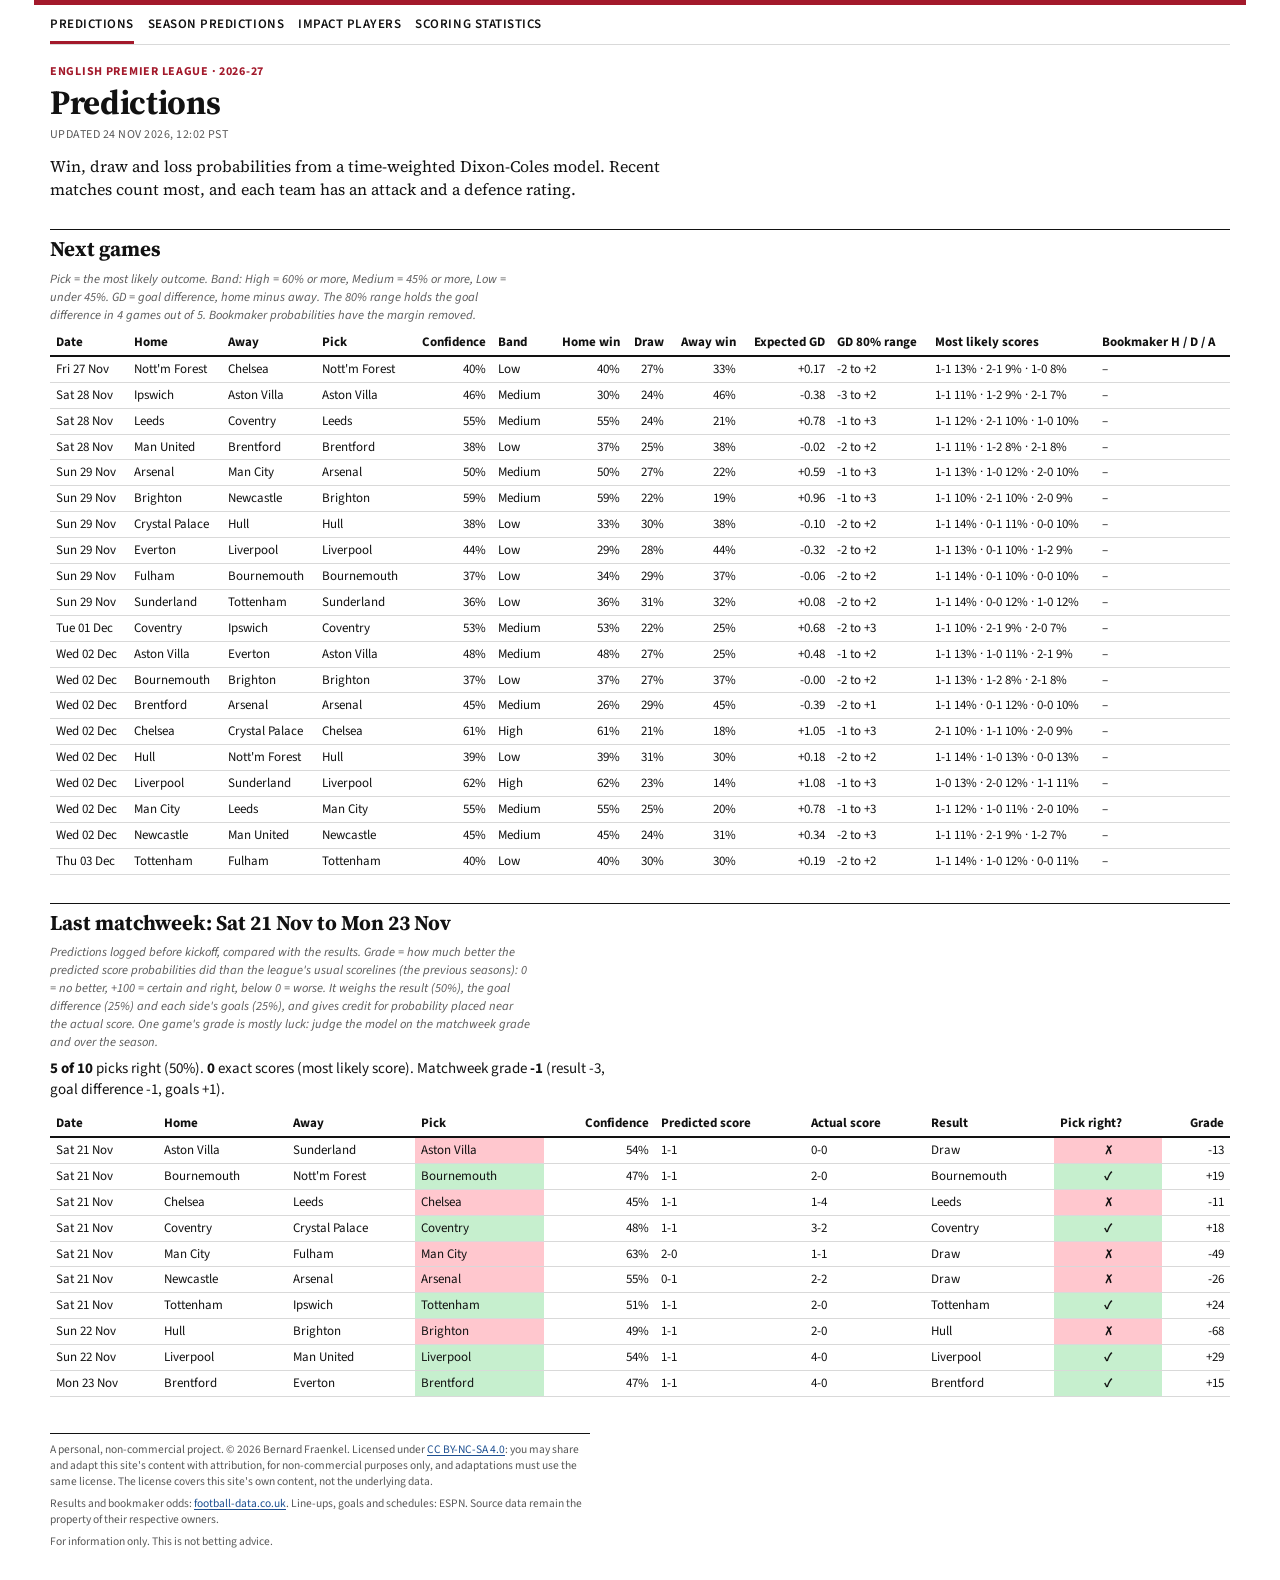
==== commit 41cf6630: "" ====
--- a/site/index.html
+++ b/site/index.html
@@ -19,7 +19,7 @@
   <main>
     <p class="kicker">English Premier League · 2026-27</p>
     <h1>Predictions</h1>
-    <p class="updated">Updated 24 Nov 2026, 11:59 PST</p>
+    <p class="updated">Updated 24 Nov 2026, 12:02 PST</p>
     <p>Win, draw and loss probabilities from a time-weighted Dixon-Coles model. Recent matches count most,
       and each team has an attack and a defence rating.</p>
 
@@ -27,17 +27,17 @@
     <p class="hint">Pick = the most likely outcome. Band: High = 60% or more, Medium = 45% or more, Low = under 45%.
       GD = goal difference, home minus away. The 80% range holds the goal difference in 4 games out of 5.
       Bookmaker probabilities have the margin removed.</p>
-    <div class="table-wrap"><table><thead><tr><th>Date</th><th>Home</th><th>Away</th><th>Pick</th><th class="num">Confidence</th><th>Band</th><th class="num">Home win</th><th class="num">Draw</th><th class="num">Away win</th><th class="num">Expected GD</th><th>GD 80% range</th><th>Most likely scores</th><th>Bookmaker H / D / A</th></tr></thead><tbody><tr><td>Mon 23 Nov</td><td>Brentford</td><td>Everton</td><td>Brentford</td><td class="num">47%</td><td>Medium</td><td class="num">47%</td><td class="num">28%</td><td class="num">25%</td><td class="num">+0.47</td><td>-1 to +2</td><td>1-1 13% · 1-0 11% · 2-1 9%</td><td>44% / 27% / 29%</td></tr><tr><td>Fri 27 Nov</td><td>Nott&#x27;m Forest</td><td>Chelsea</td><td>Nott&#x27;m Forest</td><td class="num">40%</td><td>Low</td><td class="num">40%</td><td class="num">27%</td><td class="num">33%</td><td class="num">+0.15</td><td>-2 to +2</td><td>1-1 13% · 2-1 9% · 1-0 8%</td><td>–</td></tr><tr><td>Sat 28 Nov</td><td>Ipswich</td><td>Aston Villa</td><td>Aston Villa</td><td class="num">46%</td><td>Medium</td><td class="num">30%</td><td class="num">24%</td><td class="num">46%</td><td class="num">-0.38</td><td>-3 to +2</td><td>1-1 11% · 1-2 9% · 2-1 7%</td><td>–</td></tr><tr><td>Sat 28 Nov</td><td>Leeds</td><td>Coventry</td><td>Leeds</td><td class="num">54%</td><td>Medium</td><td class="num">54%</td><td class="num">25%</td><td class="num">21%</td><td class="num">+0.76</td><td>-1 to +3</td><td>1-1 12% · 2-1 10% · 1-0 10%</td><td>–</td></tr><tr><td>Sat 28 Nov</td><td>Man United</td><td>Brentford</td><td>Man United</td><td class="num">39%</td><td>Low</td><td class="num">39%</td><td class="num">25%</td><td class="num">36%</td><td class="num">+0.08</td><td>-2 to +2</td><td>1-1 11% · 2-1 9% · 1-2 8%</td><td>–</td></tr><tr><td>Sun 29 Nov</td><td>Arsenal</td><td>Man City</td><td>Arsenal</td><td class="num">50%</td><td>Medium</td><td class="num">50%</td><td class="num">27%</td><td class="num">23%</td><td class="num">+0.58</td><td>-1 to +3</td><td>1-1 13% · 1-0 12% · 2-0 10%</td><td>–</td></tr><tr><td>Sun 29 Nov</td><td>Brighton</td><td>Newcastle</td><td>Brighton</td><td class="num">58%</td><td>Medium</td><td class="num">58%</td><td class="num">22%</td><td class="num">19%</td><td class="num">+0.94</td><td>-1 to +3</td><td>1-1 10% · 2-1 10% · 2-0 9%</td><td>–</td></tr><tr><td>Sun 29 Nov</td><td>Crystal Palace</td><td>Hull</td><td>Hull</td><td class="num">38%</td><td>Low</td><td class="num">33%</td><td class="num">30%</td><td class="num">38%</td><td class="num">-0.11</td><td>-2 to +2</td><td>1-1 14% · 0-1 11% · 0-0 10%</td><td>–</td></tr><tr><td>Sun 29 Nov</td><td>Everton</td><td>Liverpool</td><td>Liverpool</td><td class="num">41%</td><td>Low</td><td class="num">31%</td><td class="num">28%</td><td class="num">41%</td><td class="num">-0.22</td><td>-2 to +2</td><td>1-1 13% · 0-1 10% · 0-0 9%</td><td>–</td></tr><tr><td>Sun 29 Nov</td><td>Fulham</td><td>Bournemouth</td><td>Bournemouth</td><td class="num">37%</td><td>Low</td><td class="num">34%</td><td class="num">29%</td><td class="num">37%</td><td class="num">-0.07</td><td>-2 to +2</td><td>1-1 14% · 0-1 10% · 0-0 10%</td><td>–</td></tr><tr><td>Sun 29 Nov</td><td>Sunderland</td><td>Tottenham</td><td>Sunderland</td><td class="num">36%</td><td>Low</td><td class="num">36%</td><td class="num">31%</td><td class="num">33%</td><td class="num">+0.07</td><td>-2 to +2</td><td>1-1 14% · 0-0 12% · 1-0 12%</td><td>–</td></tr><tr><td>Tue 01 Dec</td><td>Coventry</td><td>Ipswich</td><td>Coventry</td><td class="num">52%</td><td>Medium</td><td class="num">52%</td><td class="num">22%</td><td class="num">25%</td><td class="num">+0.67</td><td>-2 to +3</td><td>1-1 10% · 2-1 9% · 2-0 7%</td><td>–</td></tr><tr><td>Wed 02 Dec</td><td>Aston Villa</td><td>Everton</td><td>Aston Villa</td><td class="num">44%</td><td>Low</td><td class="num">44%</td><td class="num">28%</td><td class="num">27%</td><td class="num">+0.36</td><td>-2 to +2</td><td>1-1 13% · 1-0 11% · 2-1 9%</td><td>–</td></tr><tr><td>Wed 02 Dec</td><td>Bournemouth</td><td>Brighton</td><td>Brighton</td><td class="num">37%</td><td>Low</td><td class="num">36%</td><td class="num">27%</td><td class="num">37%</td><td class="num">-0.01</td><td>-2 to +2</td><td>1-1 13% · 1-2 8% · 2-1 8%</td><td>–</td></tr><tr><td>Wed 02 Dec</td><td>Brentford</td><td>Arsenal</td><td>Arsenal</td><td class="num">47%</td><td>Medium</td><td class="num">24%</td><td class="num">28%</td><td class="num">47%</td><td class="num">-0.48</td><td>-2 to +1</td><td>1-1 13% · 0-1 12% · 0-0 10%</td><td>–</td></tr><tr><td>Wed 02 Dec</td><td>Chelsea</td><td>Crystal Palace</td><td>Chelsea</td><td class="num">60%</td><td>High</td><td class="num">60%</td><td class="num">21%</td><td class="num">18%</td><td class="num">+1.04</td><td>-1 to +3</td><td>2-1 10% · 1-1 10% · 2-0 9%</td><td>–</td></tr><tr><td>Wed 02 Dec</td><td>Hull</td><td>Nott&#x27;m Forest</td><td>Hull</td><td class="num">39%</td><td>Low</td><td class="num">39%</td><td class="num">31%</td><td class="num">30%</td><td class="num">+0.18</td><td>-2 to +2</td><td>1-1 14% · 1-0 13% · 0-0 13%</td><td>–</td></tr><tr><td>Wed 02 Dec</td><td>Liverpool</td><td>Sunderland</td><td>Liverpool</td><td class="num">62%</td><td>High</td><td class="num">62%</td><td class="num">23%</td><td class="num">15%</td><td class="num">+1.07</td><td>-1 to +3</td><td>1-0 12% · 2-0 12% · 1-1 11%</td><td>–</td></tr><tr><td>Wed 02 Dec</td><td>Man City</td><td>Leeds</td><td>Man City</td><td class="num">55%</td><td>Medium</td><td class="num">55%</td><td class="num">25%</td><td class="num">20%</td><td class="num">+0.78</td><td>-1 to +3</td><td>1-1 12% · 1-0 11% · 2-0 10%</td><td>–</td></tr><tr><td>Wed 02 Dec</td><td>Newcastle</td><td>Man United</td><td>Newcastle</td><td class="num">45%</td><td>Low</td><td class="num">45%</td><td class="num">24%</td><td class="num">31%</td><td class="num">+0.33</td><td>-2 to +3</td><td>1-1 11% · 2-1 9% · 1-2 7%</td><td>–</td></tr><tr><td>Thu 03 Dec</td><td>Tottenham</td><td>Fulham</td><td>Tottenham</td><td class="num">39%</td><td>Low</td><td class="num">39%</td><td class="num">30%</td><td class="num">30%</td><td class="num">+0.18</td><td>-2 to +2</td><td>1-1 14% · 1-0 12% · 0-0 11%</td><td>–</td></tr></tbody></table></div>
+    <div class="table-wrap"><table><thead><tr><th>Date</th><th>Home</th><th>Away</th><th>Pick</th><th class="num">Confidence</th><th>Band</th><th class="num">Home win</th><th class="num">Draw</th><th class="num">Away win</th><th class="num">Expected GD</th><th>GD 80% range</th><th>Most likely scores</th><th>Bookmaker H / D / A</th></tr></thead><tbody><tr><td>Fri 27 Nov</td><td>Nott&#x27;m Forest</td><td>Chelsea</td><td>Nott&#x27;m Forest</td><td class="num">40%</td><td>Low</td><td class="num">40%</td><td class="num">27%</td><td class="num">33%</td><td class="num">+0.17</td><td>-2 to +2</td><td>1-1 13% · 2-1 9% · 1-0 8%</td><td>–</td></tr><tr><td>Sat 28 Nov</td><td>Ipswich</td><td>Aston Villa</td><td>Aston Villa</td><td class="num">46%</td><td>Medium</td><td class="num">30%</td><td class="num">24%</td><td class="num">46%</td><td class="num">-0.38</td><td>-3 to +2</td><td>1-1 11% · 1-2 9% · 2-1 7%</td><td>–</td></tr><tr><td>Sat 28 Nov</td><td>Leeds</td><td>Coventry</td><td>Leeds</td><td class="num">55%</td><td>Medium</td><td class="num">55%</td><td class="num">24%</td><td class="num">21%</td><td class="num">+0.78</td><td>-1 to +3</td><td>1-1 12% · 2-1 10% · 1-0 10%</td><td>–</td></tr><tr><td>Sat 28 Nov</td><td>Man United</td><td>Brentford</td><td>Brentford</td><td class="num">38%</td><td>Low</td><td class="num">37%</td><td class="num">25%</td><td class="num">38%</td><td class="num">-0.02</td><td>-2 to +2</td><td>1-1 11% · 1-2 8% · 2-1 8%</td><td>–</td></tr><tr><td>Sun 29 Nov</td><td>Arsenal</td><td>Man City</td><td>Arsenal</td><td class="num">50%</td><td>Medium</td><td class="num">50%</td><td class="num">27%</td><td class="num">22%</td><td class="num">+0.59</td><td>-1 to +3</td><td>1-1 13% · 1-0 12% · 2-0 10%</td><td>–</td></tr><tr><td>Sun 29 Nov</td><td>Brighton</td><td>Newcastle</td><td>Brighton</td><td class="num">59%</td><td>Medium</td><td class="num">59%</td><td class="num">22%</td><td class="num">19%</td><td class="num">+0.96</td><td>-1 to +3</td><td>1-1 10% · 2-1 10% · 2-0 9%</td><td>–</td></tr><tr><td>Sun 29 Nov</td><td>Crystal Palace</td><td>Hull</td><td>Hull</td><td class="num">38%</td><td>Low</td><td class="num">33%</td><td class="num">30%</td><td class="num">38%</td><td class="num">-0.10</td><td>-2 to +2</td><td>1-1 14% · 0-1 11% · 0-0 10%</td><td>–</td></tr><tr><td>Sun 29 Nov</td><td>Everton</td><td>Liverpool</td><td>Liverpool</td><td class="num">44%</td><td>Low</td><td class="num">29%</td><td class="num">28%</td><td class="num">44%</td><td class="num">-0.32</td><td>-2 to +2</td><td>1-1 13% · 0-1 10% · 1-2 9%</td><td>–</td></tr><tr><td>Sun 29 Nov</td><td>Fulham</td><td>Bournemouth</td><td>Bournemouth</td><td class="num">37%</td><td>Low</td><td class="num">34%</td><td class="num">29%</td><td class="num">37%</td><td class="num">-0.06</td><td>-2 to +2</td><td>1-1 14% · 0-1 10% · 0-0 10%</td><td>–</td></tr><tr><td>Sun 29 Nov</td><td>Sunderland</td><td>Tottenham</td><td>Sunderland</td><td class="num">36%</td><td>Low</td><td class="num">36%</td><td class="num">31%</td><td class="num">32%</td><td class="num">+0.08</td><td>-2 to +2</td><td>1-1 14% · 0-0 12% · 1-0 12%</td><td>–</td></tr><tr><td>Tue 01 Dec</td><td>Coventry</td><td>Ipswich</td><td>Coventry</td><td class="num">53%</td><td>Medium</td><td class="num">53%</td><td class="num">22%</td><td class="num">25%</td><td class="num">+0.68</td><td>-2 to +3</td><td>1-1 10% · 2-1 9% · 2-0 7%</td><td>–</td></tr><tr><td>Wed 02 Dec</td><td>Aston Villa</td><td>Everton</td><td>Aston Villa</td><td class="num">48%</td><td>Medium</td><td class="num">48%</td><td class="num">27%</td><td class="num">25%</td><td class="num">+0.48</td><td>-1 to +2</td><td>1-1 13% · 1-0 11% · 2-1 9%</td><td>–</td></tr><tr><td>Wed 02 Dec</td><td>Bournemouth</td><td>Brighton</td><td>Brighton</td><td class="num">37%</td><td>Low</td><td class="num">37%</td><td class="num">27%</td><td class="num">37%</td><td class="num">-0.00</td><td>-2 to +2</td><td>1-1 13% · 1-2 8% · 2-1 8%</td><td>–</td></tr><tr><td>Wed 02 Dec</td><td>Brentford</td><td>Arsenal</td><td>Arsenal</td><td class="num">45%</td><td>Medium</td><td class="num">26%</td><td class="num">29%</td><td class="num">45%</td><td class="num">-0.39</td><td>-2 to +1</td><td>1-1 14% · 0-1 12% · 0-0 10%</td><td>–</td></tr><tr><td>Wed 02 Dec</td><td>Chelsea</td><td>Crystal Palace</td><td>Chelsea</td><td class="num">61%</td><td>High</td><td class="num">61%</td><td class="num">21%</td><td class="num">18%</td><td class="num">+1.05</td><td>-1 to +3</td><td>2-1 10% · 1-1 10% · 2-0 9%</td><td>–</td></tr><tr><td>Wed 02 Dec</td><td>Hull</td><td>Nott&#x27;m Forest</td><td>Hull</td><td class="num">39%</td><td>Low</td><td class="num">39%</td><td class="num">31%</td><td class="num">30%</td><td class="num">+0.18</td><td>-2 to +2</td><td>1-1 14% · 1-0 13% · 0-0 13%</td><td>–</td></tr><tr><td>Wed 02 Dec</td><td>Liverpool</td><td>Sunderland</td><td>Liverpool</td><td class="num">62%</td><td>High</td><td class="num">62%</td><td class="num">23%</td><td class="num">14%</td><td class="num">+1.08</td><td>-1 to +3</td><td>1-0 13% · 2-0 12% · 1-1 11%</td><td>–</td></tr><tr><td>Wed 02 Dec</td><td>Man City</td><td>Leeds</td><td>Man City</td><td class="num">55%</td><td>Medium</td><td class="num">55%</td><td class="num">25%</td><td class="num">20%</td><td class="num">+0.78</td><td>-1 to +3</td><td>1-1 12% · 1-0 11% · 2-0 10%</td><td>–</td></tr><tr><td>Wed 02 Dec</td><td>Newcastle</td><td>Man United</td><td>Newcastle</td><td class="num">45%</td><td>Medium</td><td class="num">45%</td><td class="num">24%</td><td class="num">31%</td><td class="num">+0.34</td><td>-2 to +3</td><td>1-1 11% · 2-1 9% · 1-2 7%</td><td>–</td></tr><tr><td>Thu 03 Dec</td><td>Tottenham</td><td>Fulham</td><td>Tottenham</td><td class="num">40%</td><td>Low</td><td class="num">40%</td><td class="num">30%</td><td class="num">30%</td><td class="num">+0.19</td><td>-2 to +2</td><td>1-1 14% · 1-0 12% · 0-0 11%</td><td>–</td></tr></tbody></table></div>
 
-    <h2>Last matchweek: Sat 21 Nov to Sun 22 Nov</h2>
+    <h2>Last matchweek: Sat 21 Nov to Mon 23 Nov</h2>
     <p class="hint">Predictions logged before kickoff, compared with the results.
       Grade = how much better the predicted score probabilities did than the league's usual scorelines
       (the previous seasons): 0 = no better, +100 = certain and right, below 0 = worse.
       It weighs the result (50%), the goal difference (25%) and each side's goals (25%), and gives credit for
       probability placed near the actual score. One game's grade is mostly luck: judge the model on the matchweek grade
       and over the season.</p>
-    <p class="summary-line"><strong>4 of 9</strong> picks right (44%). <strong>0</strong> exact scores (most likely score). Matchweek grade <strong>-4</strong> (result -6, goal difference -3, goals +0).</p>
-    <div class="table-wrap"><table><thead><tr><th>Date</th><th>Home</th><th>Away</th><th class="pick">Pick</th><th class="num">Confidence</th><th>Predicted score</th><th>Actual score</th><th>Result</th><th class="mark">Pick right?</th><th class="num">Grade</th></tr></thead><tbody><tr class="miss"><td>Sat 21 Nov</td><td>Aston Villa</td><td>Sunderland</td><td class="pick">Aston Villa</td><td class="num">54%</td><td>1-1</td><td>0-0</td><td>Draw</td><td class="mark">✗</td><td class="num">-13</td></tr><tr class="hit"><td>Sat 21 Nov</td><td>Bournemouth</td><td>Nott&#x27;m Forest</td><td class="pick">Bournemouth</td><td class="num">47%</td><td>1-1</td><td>2-0</td><td>Bournemouth</td><td class="mark">✓</td><td class="num">+19</td></tr><tr class="miss"><td>Sat 21 Nov</td><td>Chelsea</td><td>Leeds</td><td class="pick">Chelsea</td><td class="num">45%</td><td>1-1</td><td>1-4</td><td>Leeds</td><td class="mark">✗</td><td class="num">-11</td></tr><tr class="hit"><td>Sat 21 Nov</td><td>Coventry</td><td>Crystal Palace</td><td class="pick">Coventry</td><td class="num">48%</td><td>1-1</td><td>3-2</td><td>Coventry</td><td class="mark">✓</td><td class="num">+18</td></tr><tr class="miss"><td>Sat 21 Nov</td><td>Man City</td><td>Fulham</td><td class="pick">Man City</td><td class="num">63%</td><td>2-0</td><td>1-1</td><td>Draw</td><td class="mark">✗</td><td class="num">-49</td></tr><tr class="miss"><td>Sat 21 Nov</td><td>Newcastle</td><td>Arsenal</td><td class="pick">Arsenal</td><td class="num">55%</td><td>0-1</td><td>2-2</td><td>Draw</td><td class="mark">✗</td><td class="num">-26</td></tr><tr class="hit"><td>Sat 21 Nov</td><td>Tottenham</td><td>Ipswich</td><td class="pick">Tottenham</td><td class="num">51%</td><td>1-1</td><td>2-0</td><td>Tottenham</td><td class="mark">✓</td><td class="num">+24</td></tr><tr class="miss"><td>Sun 22 Nov</td><td>Hull</td><td>Brighton</td><td class="pick">Brighton</td><td class="num">49%</td><td>1-1</td><td>2-0</td><td>Hull</td><td class="mark">✗</td><td class="num">-68</td></tr><tr class="hit"><td>Sun 22 Nov</td><td>Liverpool</td><td>Man United</td><td class="pick">Liverpool</td><td class="num">54%</td><td>1-1</td><td>4-0</td><td>Liverpool</td><td class="mark">✓</td><td class="num">+29</td></tr></tbody></table></div>
+    <p class="summary-line"><strong>5 of 10</strong> picks right (50%). <strong>0</strong> exact scores (most likely score). Matchweek grade <strong>-1</strong> (result -3, goal difference -1, goals +1).</p>
+    <div class="table-wrap"><table><thead><tr><th>Date</th><th>Home</th><th>Away</th><th class="pick">Pick</th><th class="num">Confidence</th><th>Predicted score</th><th>Actual score</th><th>Result</th><th class="mark">Pick right?</th><th class="num">Grade</th></tr></thead><tbody><tr class="miss"><td>Sat 21 Nov</td><td>Aston Villa</td><td>Sunderland</td><td class="pick">Aston Villa</td><td class="num">54%</td><td>1-1</td><td>0-0</td><td>Draw</td><td class="mark">✗</td><td class="num">-13</td></tr><tr class="hit"><td>Sat 21 Nov</td><td>Bournemouth</td><td>Nott&#x27;m Forest</td><td class="pick">Bournemouth</td><td class="num">47%</td><td>1-1</td><td>2-0</td><td>Bournemouth</td><td class="mark">✓</td><td class="num">+19</td></tr><tr class="miss"><td>Sat 21 Nov</td><td>Chelsea</td><td>Leeds</td><td class="pick">Chelsea</td><td class="num">45%</td><td>1-1</td><td>1-4</td><td>Leeds</td><td class="mark">✗</td><td class="num">-11</td></tr><tr class="hit"><td>Sat 21 Nov</td><td>Coventry</td><td>Crystal Palace</td><td class="pick">Coventry</td><td class="num">48%</td><td>1-1</td><td>3-2</td><td>Coventry</td><td class="mark">✓</td><td class="num">+18</td></tr><tr class="miss"><td>Sat 21 Nov</td><td>Man City</td><td>Fulham</td><td class="pick">Man City</td><td class="num">63%</td><td>2-0</td><td>1-1</td><td>Draw</td><td class="mark">✗</td><td class="num">-49</td></tr><tr class="miss"><td>Sat 21 Nov</td><td>Newcastle</td><td>Arsenal</td><td class="pick">Arsenal</td><td class="num">55%</td><td>0-1</td><td>2-2</td><td>Draw</td><td class="mark">✗</td><td class="num">-26</td></tr><tr class="hit"><td>Sat 21 Nov</td><td>Tottenham</td><td>Ipswich</td><td class="pick">Tottenham</td><td class="num">51%</td><td>1-1</td><td>2-0</td><td>Tottenham</td><td class="mark">✓</td><td class="num">+24</td></tr><tr class="miss"><td>Sun 22 Nov</td><td>Hull</td><td>Brighton</td><td class="pick">Brighton</td><td class="num">49%</td><td>1-1</td><td>2-0</td><td>Hull</td><td class="mark">✗</td><td class="num">-68</td></tr><tr class="hit"><td>Sun 22 Nov</td><td>Liverpool</td><td>Man United</td><td class="pick">Liverpool</td><td class="num">54%</td><td>1-1</td><td>4-0</td><td>Liverpool</td><td class="mark">✓</td><td class="num">+29</td></tr><tr class="hit"><td>Mon 23 Nov</td><td>Brentford</td><td>Everton</td><td class="pick">Brentford</td><td class="num">47%</td><td>1-1</td><td>4-0</td><td>Brentford</td><td class="mark">✓</td><td class="num">+15</td></tr></tbody></table></div>
   </main>
   <!-- Shared footer, inserted into every page. Placeholder: year -->
 <footer>
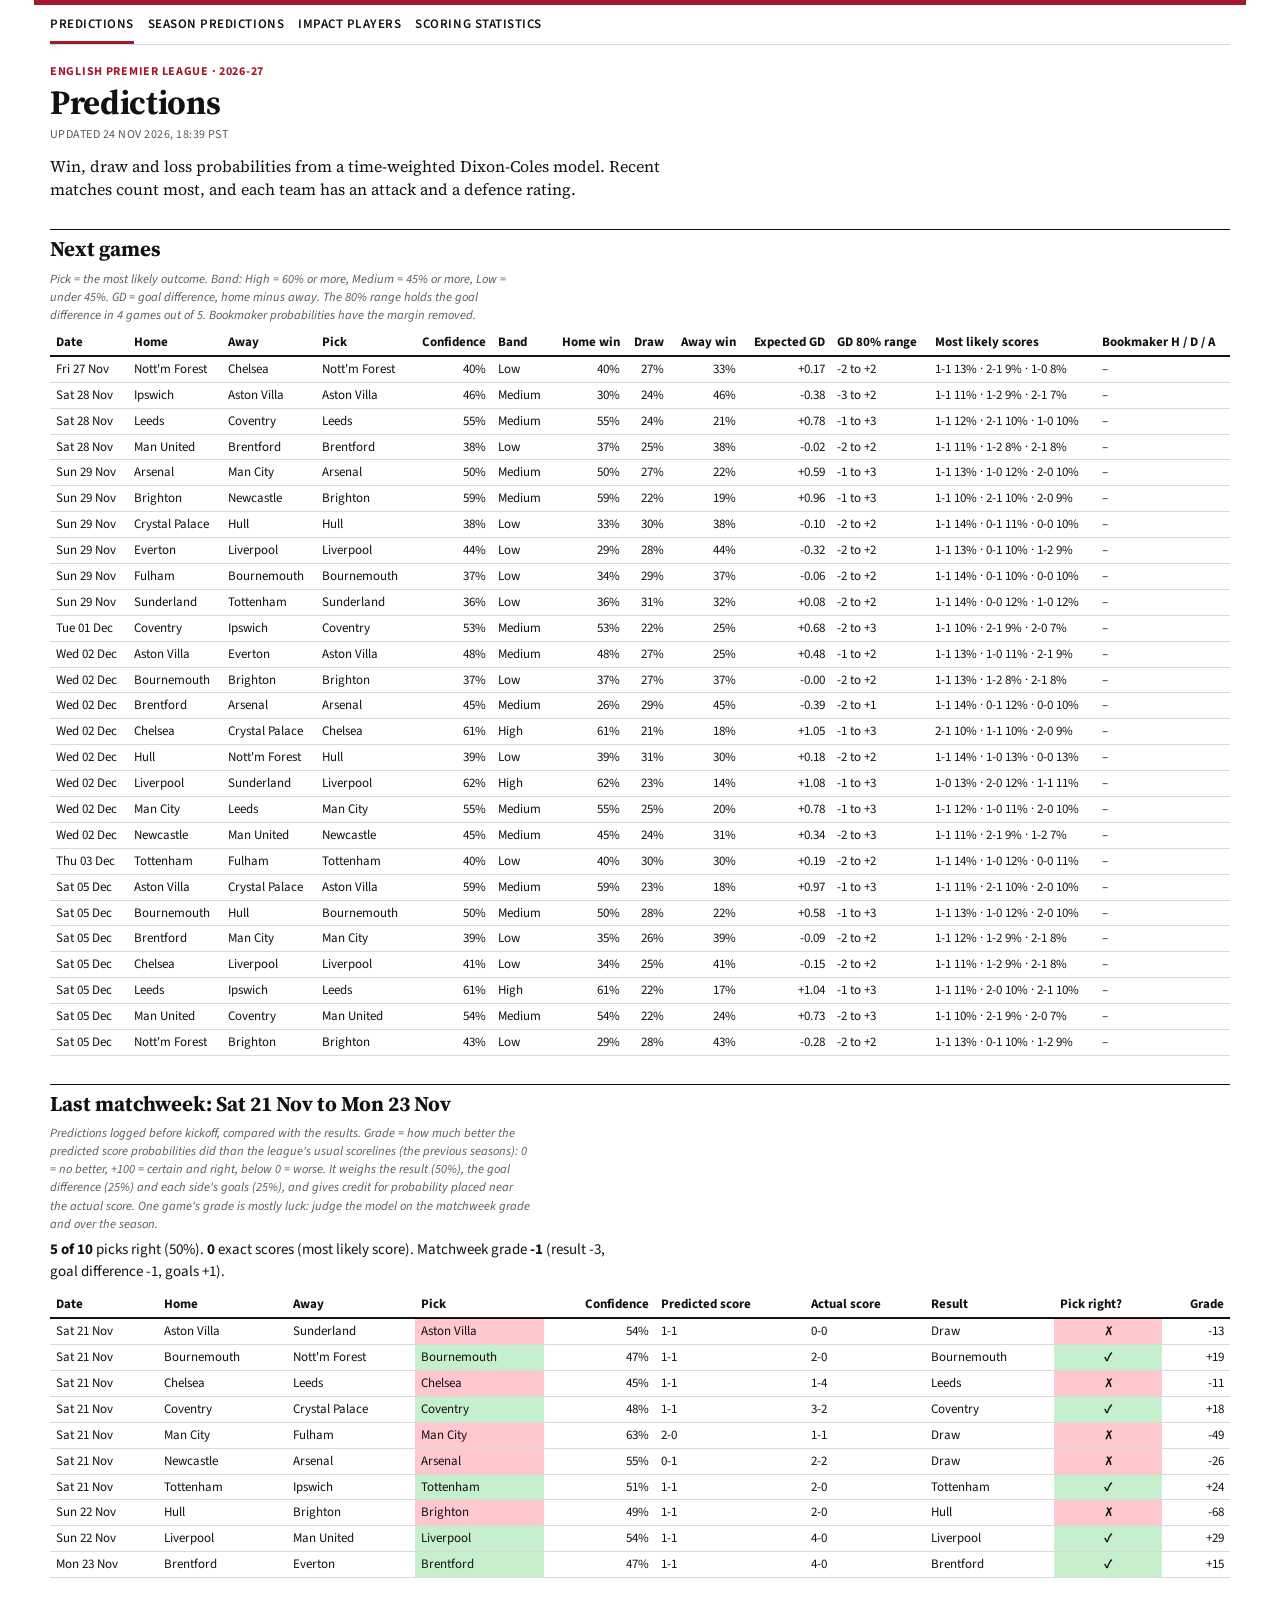
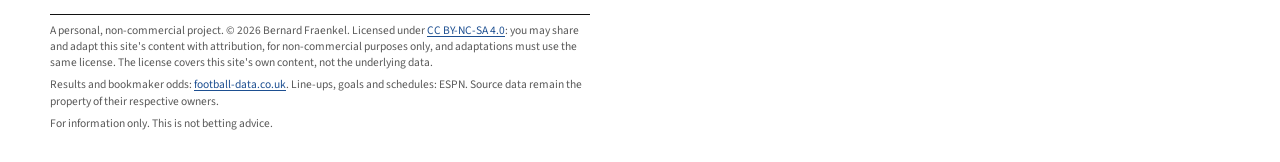
==== commit 9d27a254: "Matchweek update" ====
--- a/site/index.html
+++ b/site/index.html
@@ -19,7 +19,7 @@
   <main>
     <p class="kicker">English Premier League · 2026-27</p>
     <h1>Predictions</h1>
-    <p class="updated">Updated 24 Nov 2026, 12:02 PST</p>
+    <p class="updated">Updated 24 Nov 2026, 18:39 PST</p>
     <p>Win, draw and loss probabilities from a time-weighted Dixon-Coles model. Recent matches count most,
       and each team has an attack and a defence rating.</p>
 
@@ -27,7 +27,7 @@
     <p class="hint">Pick = the most likely outcome. Band: High = 60% or more, Medium = 45% or more, Low = under 45%.
       GD = goal difference, home minus away. The 80% range holds the goal difference in 4 games out of 5.
       Bookmaker probabilities have the margin removed.</p>
-    <div class="table-wrap"><table><thead><tr><th>Date</th><th>Home</th><th>Away</th><th>Pick</th><th class="num">Confidence</th><th>Band</th><th class="num">Home win</th><th class="num">Draw</th><th class="num">Away win</th><th class="num">Expected GD</th><th>GD 80% range</th><th>Most likely scores</th><th>Bookmaker H / D / A</th></tr></thead><tbody><tr><td>Fri 27 Nov</td><td>Nott&#x27;m Forest</td><td>Chelsea</td><td>Nott&#x27;m Forest</td><td class="num">40%</td><td>Low</td><td class="num">40%</td><td class="num">27%</td><td class="num">33%</td><td class="num">+0.17</td><td>-2 to +2</td><td>1-1 13% · 2-1 9% · 1-0 8%</td><td>–</td></tr><tr><td>Sat 28 Nov</td><td>Ipswich</td><td>Aston Villa</td><td>Aston Villa</td><td class="num">46%</td><td>Medium</td><td class="num">30%</td><td class="num">24%</td><td class="num">46%</td><td class="num">-0.38</td><td>-3 to +2</td><td>1-1 11% · 1-2 9% · 2-1 7%</td><td>–</td></tr><tr><td>Sat 28 Nov</td><td>Leeds</td><td>Coventry</td><td>Leeds</td><td class="num">55%</td><td>Medium</td><td class="num">55%</td><td class="num">24%</td><td class="num">21%</td><td class="num">+0.78</td><td>-1 to +3</td><td>1-1 12% · 2-1 10% · 1-0 10%</td><td>–</td></tr><tr><td>Sat 28 Nov</td><td>Man United</td><td>Brentford</td><td>Brentford</td><td class="num">38%</td><td>Low</td><td class="num">37%</td><td class="num">25%</td><td class="num">38%</td><td class="num">-0.02</td><td>-2 to +2</td><td>1-1 11% · 1-2 8% · 2-1 8%</td><td>–</td></tr><tr><td>Sun 29 Nov</td><td>Arsenal</td><td>Man City</td><td>Arsenal</td><td class="num">50%</td><td>Medium</td><td class="num">50%</td><td class="num">27%</td><td class="num">22%</td><td class="num">+0.59</td><td>-1 to +3</td><td>1-1 13% · 1-0 12% · 2-0 10%</td><td>–</td></tr><tr><td>Sun 29 Nov</td><td>Brighton</td><td>Newcastle</td><td>Brighton</td><td class="num">59%</td><td>Medium</td><td class="num">59%</td><td class="num">22%</td><td class="num">19%</td><td class="num">+0.96</td><td>-1 to +3</td><td>1-1 10% · 2-1 10% · 2-0 9%</td><td>–</td></tr><tr><td>Sun 29 Nov</td><td>Crystal Palace</td><td>Hull</td><td>Hull</td><td class="num">38%</td><td>Low</td><td class="num">33%</td><td class="num">30%</td><td class="num">38%</td><td class="num">-0.10</td><td>-2 to +2</td><td>1-1 14% · 0-1 11% · 0-0 10%</td><td>–</td></tr><tr><td>Sun 29 Nov</td><td>Everton</td><td>Liverpool</td><td>Liverpool</td><td class="num">44%</td><td>Low</td><td class="num">29%</td><td class="num">28%</td><td class="num">44%</td><td class="num">-0.32</td><td>-2 to +2</td><td>1-1 13% · 0-1 10% · 1-2 9%</td><td>–</td></tr><tr><td>Sun 29 Nov</td><td>Fulham</td><td>Bournemouth</td><td>Bournemouth</td><td class="num">37%</td><td>Low</td><td class="num">34%</td><td class="num">29%</td><td class="num">37%</td><td class="num">-0.06</td><td>-2 to +2</td><td>1-1 14% · 0-1 10% · 0-0 10%</td><td>–</td></tr><tr><td>Sun 29 Nov</td><td>Sunderland</td><td>Tottenham</td><td>Sunderland</td><td class="num">36%</td><td>Low</td><td class="num">36%</td><td class="num">31%</td><td class="num">32%</td><td class="num">+0.08</td><td>-2 to +2</td><td>1-1 14% · 0-0 12% · 1-0 12%</td><td>–</td></tr><tr><td>Tue 01 Dec</td><td>Coventry</td><td>Ipswich</td><td>Coventry</td><td class="num">53%</td><td>Medium</td><td class="num">53%</td><td class="num">22%</td><td class="num">25%</td><td class="num">+0.68</td><td>-2 to +3</td><td>1-1 10% · 2-1 9% · 2-0 7%</td><td>–</td></tr><tr><td>Wed 02 Dec</td><td>Aston Villa</td><td>Everton</td><td>Aston Villa</td><td class="num">48%</td><td>Medium</td><td class="num">48%</td><td class="num">27%</td><td class="num">25%</td><td class="num">+0.48</td><td>-1 to +2</td><td>1-1 13% · 1-0 11% · 2-1 9%</td><td>–</td></tr><tr><td>Wed 02 Dec</td><td>Bournemouth</td><td>Brighton</td><td>Brighton</td><td class="num">37%</td><td>Low</td><td class="num">37%</td><td class="num">27%</td><td class="num">37%</td><td class="num">-0.00</td><td>-2 to +2</td><td>1-1 13% · 1-2 8% · 2-1 8%</td><td>–</td></tr><tr><td>Wed 02 Dec</td><td>Brentford</td><td>Arsenal</td><td>Arsenal</td><td class="num">45%</td><td>Medium</td><td class="num">26%</td><td class="num">29%</td><td class="num">45%</td><td class="num">-0.39</td><td>-2 to +1</td><td>1-1 14% · 0-1 12% · 0-0 10%</td><td>–</td></tr><tr><td>Wed 02 Dec</td><td>Chelsea</td><td>Crystal Palace</td><td>Chelsea</td><td class="num">61%</td><td>High</td><td class="num">61%</td><td class="num">21%</td><td class="num">18%</td><td class="num">+1.05</td><td>-1 to +3</td><td>2-1 10% · 1-1 10% · 2-0 9%</td><td>–</td></tr><tr><td>Wed 02 Dec</td><td>Hull</td><td>Nott&#x27;m Forest</td><td>Hull</td><td class="num">39%</td><td>Low</td><td class="num">39%</td><td class="num">31%</td><td class="num">30%</td><td class="num">+0.18</td><td>-2 to +2</td><td>1-1 14% · 1-0 13% · 0-0 13%</td><td>–</td></tr><tr><td>Wed 02 Dec</td><td>Liverpool</td><td>Sunderland</td><td>Liverpool</td><td class="num">62%</td><td>High</td><td class="num">62%</td><td class="num">23%</td><td class="num">14%</td><td class="num">+1.08</td><td>-1 to +3</td><td>1-0 13% · 2-0 12% · 1-1 11%</td><td>–</td></tr><tr><td>Wed 02 Dec</td><td>Man City</td><td>Leeds</td><td>Man City</td><td class="num">55%</td><td>Medium</td><td class="num">55%</td><td class="num">25%</td><td class="num">20%</td><td class="num">+0.78</td><td>-1 to +3</td><td>1-1 12% · 1-0 11% · 2-0 10%</td><td>–</td></tr><tr><td>Wed 02 Dec</td><td>Newcastle</td><td>Man United</td><td>Newcastle</td><td class="num">45%</td><td>Medium</td><td class="num">45%</td><td class="num">24%</td><td class="num">31%</td><td class="num">+0.34</td><td>-2 to +3</td><td>1-1 11% · 2-1 9% · 1-2 7%</td><td>–</td></tr><tr><td>Thu 03 Dec</td><td>Tottenham</td><td>Fulham</td><td>Tottenham</td><td class="num">40%</td><td>Low</td><td class="num">40%</td><td class="num">30%</td><td class="num">30%</td><td class="num">+0.19</td><td>-2 to +2</td><td>1-1 14% · 1-0 12% · 0-0 11%</td><td>–</td></tr></tbody></table></div>
+    <div class="table-wrap"><table><thead><tr><th>Date</th><th>Home</th><th>Away</th><th>Pick</th><th class="num">Confidence</th><th>Band</th><th class="num">Home win</th><th class="num">Draw</th><th class="num">Away win</th><th class="num">Expected GD</th><th>GD 80% range</th><th>Most likely scores</th><th>Bookmaker H / D / A</th></tr></thead><tbody><tr><td>Fri 27 Nov</td><td>Nott&#x27;m Forest</td><td>Chelsea</td><td>Nott&#x27;m Forest</td><td class="num">40%</td><td>Low</td><td class="num">40%</td><td class="num">27%</td><td class="num">33%</td><td class="num">+0.17</td><td>-2 to +2</td><td>1-1 13% · 2-1 9% · 1-0 8%</td><td>–</td></tr><tr><td>Sat 28 Nov</td><td>Ipswich</td><td>Aston Villa</td><td>Aston Villa</td><td class="num">46%</td><td>Medium</td><td class="num">30%</td><td class="num">24%</td><td class="num">46%</td><td class="num">-0.38</td><td>-3 to +2</td><td>1-1 11% · 1-2 9% · 2-1 7%</td><td>–</td></tr><tr><td>Sat 28 Nov</td><td>Leeds</td><td>Coventry</td><td>Leeds</td><td class="num">55%</td><td>Medium</td><td class="num">55%</td><td class="num">24%</td><td class="num">21%</td><td class="num">+0.78</td><td>-1 to +3</td><td>1-1 12% · 2-1 10% · 1-0 10%</td><td>–</td></tr><tr><td>Sat 28 Nov</td><td>Man United</td><td>Brentford</td><td>Brentford</td><td class="num">38%</td><td>Low</td><td class="num">37%</td><td class="num">25%</td><td class="num">38%</td><td class="num">-0.02</td><td>-2 to +2</td><td>1-1 11% · 1-2 8% · 2-1 8%</td><td>–</td></tr><tr><td>Sun 29 Nov</td><td>Arsenal</td><td>Man City</td><td>Arsenal</td><td class="num">50%</td><td>Medium</td><td class="num">50%</td><td class="num">27%</td><td class="num">22%</td><td class="num">+0.59</td><td>-1 to +3</td><td>1-1 13% · 1-0 12% · 2-0 10%</td><td>–</td></tr><tr><td>Sun 29 Nov</td><td>Brighton</td><td>Newcastle</td><td>Brighton</td><td class="num">59%</td><td>Medium</td><td class="num">59%</td><td class="num">22%</td><td class="num">19%</td><td class="num">+0.96</td><td>-1 to +3</td><td>1-1 10% · 2-1 10% · 2-0 9%</td><td>–</td></tr><tr><td>Sun 29 Nov</td><td>Crystal Palace</td><td>Hull</td><td>Hull</td><td class="num">38%</td><td>Low</td><td class="num">33%</td><td class="num">30%</td><td class="num">38%</td><td class="num">-0.10</td><td>-2 to +2</td><td>1-1 14% · 0-1 11% · 0-0 10%</td><td>–</td></tr><tr><td>Sun 29 Nov</td><td>Everton</td><td>Liverpool</td><td>Liverpool</td><td class="num">44%</td><td>Low</td><td class="num">29%</td><td class="num">28%</td><td class="num">44%</td><td class="num">-0.32</td><td>-2 to +2</td><td>1-1 13% · 0-1 10% · 1-2 9%</td><td>–</td></tr><tr><td>Sun 29 Nov</td><td>Fulham</td><td>Bournemouth</td><td>Bournemouth</td><td class="num">37%</td><td>Low</td><td class="num">34%</td><td class="num">29%</td><td class="num">37%</td><td class="num">-0.06</td><td>-2 to +2</td><td>1-1 14% · 0-1 10% · 0-0 10%</td><td>–</td></tr><tr><td>Sun 29 Nov</td><td>Sunderland</td><td>Tottenham</td><td>Sunderland</td><td class="num">36%</td><td>Low</td><td class="num">36%</td><td class="num">31%</td><td class="num">32%</td><td class="num">+0.08</td><td>-2 to +2</td><td>1-1 14% · 0-0 12% · 1-0 12%</td><td>–</td></tr><tr><td>Tue 01 Dec</td><td>Coventry</td><td>Ipswich</td><td>Coventry</td><td class="num">53%</td><td>Medium</td><td class="num">53%</td><td class="num">22%</td><td class="num">25%</td><td class="num">+0.68</td><td>-2 to +3</td><td>1-1 10% · 2-1 9% · 2-0 7%</td><td>–</td></tr><tr><td>Wed 02 Dec</td><td>Aston Villa</td><td>Everton</td><td>Aston Villa</td><td class="num">48%</td><td>Medium</td><td class="num">48%</td><td class="num">27%</td><td class="num">25%</td><td class="num">+0.48</td><td>-1 to +2</td><td>1-1 13% · 1-0 11% · 2-1 9%</td><td>–</td></tr><tr><td>Wed 02 Dec</td><td>Bournemouth</td><td>Brighton</td><td>Brighton</td><td class="num">37%</td><td>Low</td><td class="num">37%</td><td class="num">27%</td><td class="num">37%</td><td class="num">-0.00</td><td>-2 to +2</td><td>1-1 13% · 1-2 8% · 2-1 8%</td><td>–</td></tr><tr><td>Wed 02 Dec</td><td>Brentford</td><td>Arsenal</td><td>Arsenal</td><td class="num">45%</td><td>Medium</td><td class="num">26%</td><td class="num">29%</td><td class="num">45%</td><td class="num">-0.39</td><td>-2 to +1</td><td>1-1 14% · 0-1 12% · 0-0 10%</td><td>–</td></tr><tr><td>Wed 02 Dec</td><td>Chelsea</td><td>Crystal Palace</td><td>Chelsea</td><td class="num">61%</td><td>High</td><td class="num">61%</td><td class="num">21%</td><td class="num">18%</td><td class="num">+1.05</td><td>-1 to +3</td><td>2-1 10% · 1-1 10% · 2-0 9%</td><td>–</td></tr><tr><td>Wed 02 Dec</td><td>Hull</td><td>Nott&#x27;m Forest</td><td>Hull</td><td class="num">39%</td><td>Low</td><td class="num">39%</td><td class="num">31%</td><td class="num">30%</td><td class="num">+0.18</td><td>-2 to +2</td><td>1-1 14% · 1-0 13% · 0-0 13%</td><td>–</td></tr><tr><td>Wed 02 Dec</td><td>Liverpool</td><td>Sunderland</td><td>Liverpool</td><td class="num">62%</td><td>High</td><td class="num">62%</td><td class="num">23%</td><td class="num">14%</td><td class="num">+1.08</td><td>-1 to +3</td><td>1-0 13% · 2-0 12% · 1-1 11%</td><td>–</td></tr><tr><td>Wed 02 Dec</td><td>Man City</td><td>Leeds</td><td>Man City</td><td class="num">55%</td><td>Medium</td><td class="num">55%</td><td class="num">25%</td><td class="num">20%</td><td class="num">+0.78</td><td>-1 to +3</td><td>1-1 12% · 1-0 11% · 2-0 10%</td><td>–</td></tr><tr><td>Wed 02 Dec</td><td>Newcastle</td><td>Man United</td><td>Newcastle</td><td class="num">45%</td><td>Medium</td><td class="num">45%</td><td class="num">24%</td><td class="num">31%</td><td class="num">+0.34</td><td>-2 to +3</td><td>1-1 11% · 2-1 9% · 1-2 7%</td><td>–</td></tr><tr><td>Thu 03 Dec</td><td>Tottenham</td><td>Fulham</td><td>Tottenham</td><td class="num">40%</td><td>Low</td><td class="num">40%</td><td class="num">30%</td><td class="num">30%</td><td class="num">+0.19</td><td>-2 to +2</td><td>1-1 14% · 1-0 12% · 0-0 11%</td><td>–</td></tr><tr><td>Sat 05 Dec</td><td>Aston Villa</td><td>Crystal Palace</td><td>Aston Villa</td><td class="num">59%</td><td>Medium</td><td class="num">59%</td><td class="num">23%</td><td class="num">18%</td><td class="num">+0.97</td><td>-1 to +3</td><td>1-1 11% · 2-1 10% · 2-0 10%</td><td>–</td></tr><tr><td>Sat 05 Dec</td><td>Bournemouth</td><td>Hull</td><td>Bournemouth</td><td class="num">50%</td><td>Medium</td><td class="num">50%</td><td class="num">28%</td><td class="num">22%</td><td class="num">+0.58</td><td>-1 to +3</td><td>1-1 13% · 1-0 12% · 2-0 10%</td><td>–</td></tr><tr><td>Sat 05 Dec</td><td>Brentford</td><td>Man City</td><td>Man City</td><td class="num">39%</td><td>Low</td><td class="num">35%</td><td class="num">26%</td><td class="num">39%</td><td class="num">-0.09</td><td>-2 to +2</td><td>1-1 12% · 1-2 9% · 2-1 8%</td><td>–</td></tr><tr><td>Sat 05 Dec</td><td>Chelsea</td><td>Liverpool</td><td>Liverpool</td><td class="num">41%</td><td>Low</td><td class="num">34%</td><td class="num">25%</td><td class="num">41%</td><td class="num">-0.15</td><td>-2 to +2</td><td>1-1 11% · 1-2 9% · 2-1 8%</td><td>–</td></tr><tr><td>Sat 05 Dec</td><td>Leeds</td><td>Ipswich</td><td>Leeds</td><td class="num">61%</td><td>High</td><td class="num">61%</td><td class="num">22%</td><td class="num">17%</td><td class="num">+1.04</td><td>-1 to +3</td><td>1-1 11% · 2-0 10% · 2-1 10%</td><td>–</td></tr><tr><td>Sat 05 Dec</td><td>Man United</td><td>Coventry</td><td>Man United</td><td class="num">54%</td><td>Medium</td><td class="num">54%</td><td class="num">22%</td><td class="num">24%</td><td class="num">+0.73</td><td>-2 to +3</td><td>1-1 10% · 2-1 9% · 2-0 7%</td><td>–</td></tr><tr><td>Sat 05 Dec</td><td>Nott&#x27;m Forest</td><td>Brighton</td><td>Brighton</td><td class="num">43%</td><td>Low</td><td class="num">29%</td><td class="num">28%</td><td class="num">43%</td><td class="num">-0.28</td><td>-2 to +2</td><td>1-1 13% · 0-1 10% · 1-2 9%</td><td>–</td></tr></tbody></table></div>
 
     <h2>Last matchweek: Sat 21 Nov to Mon 23 Nov</h2>
     <p class="hint">Predictions logged before kickoff, compared with the results.
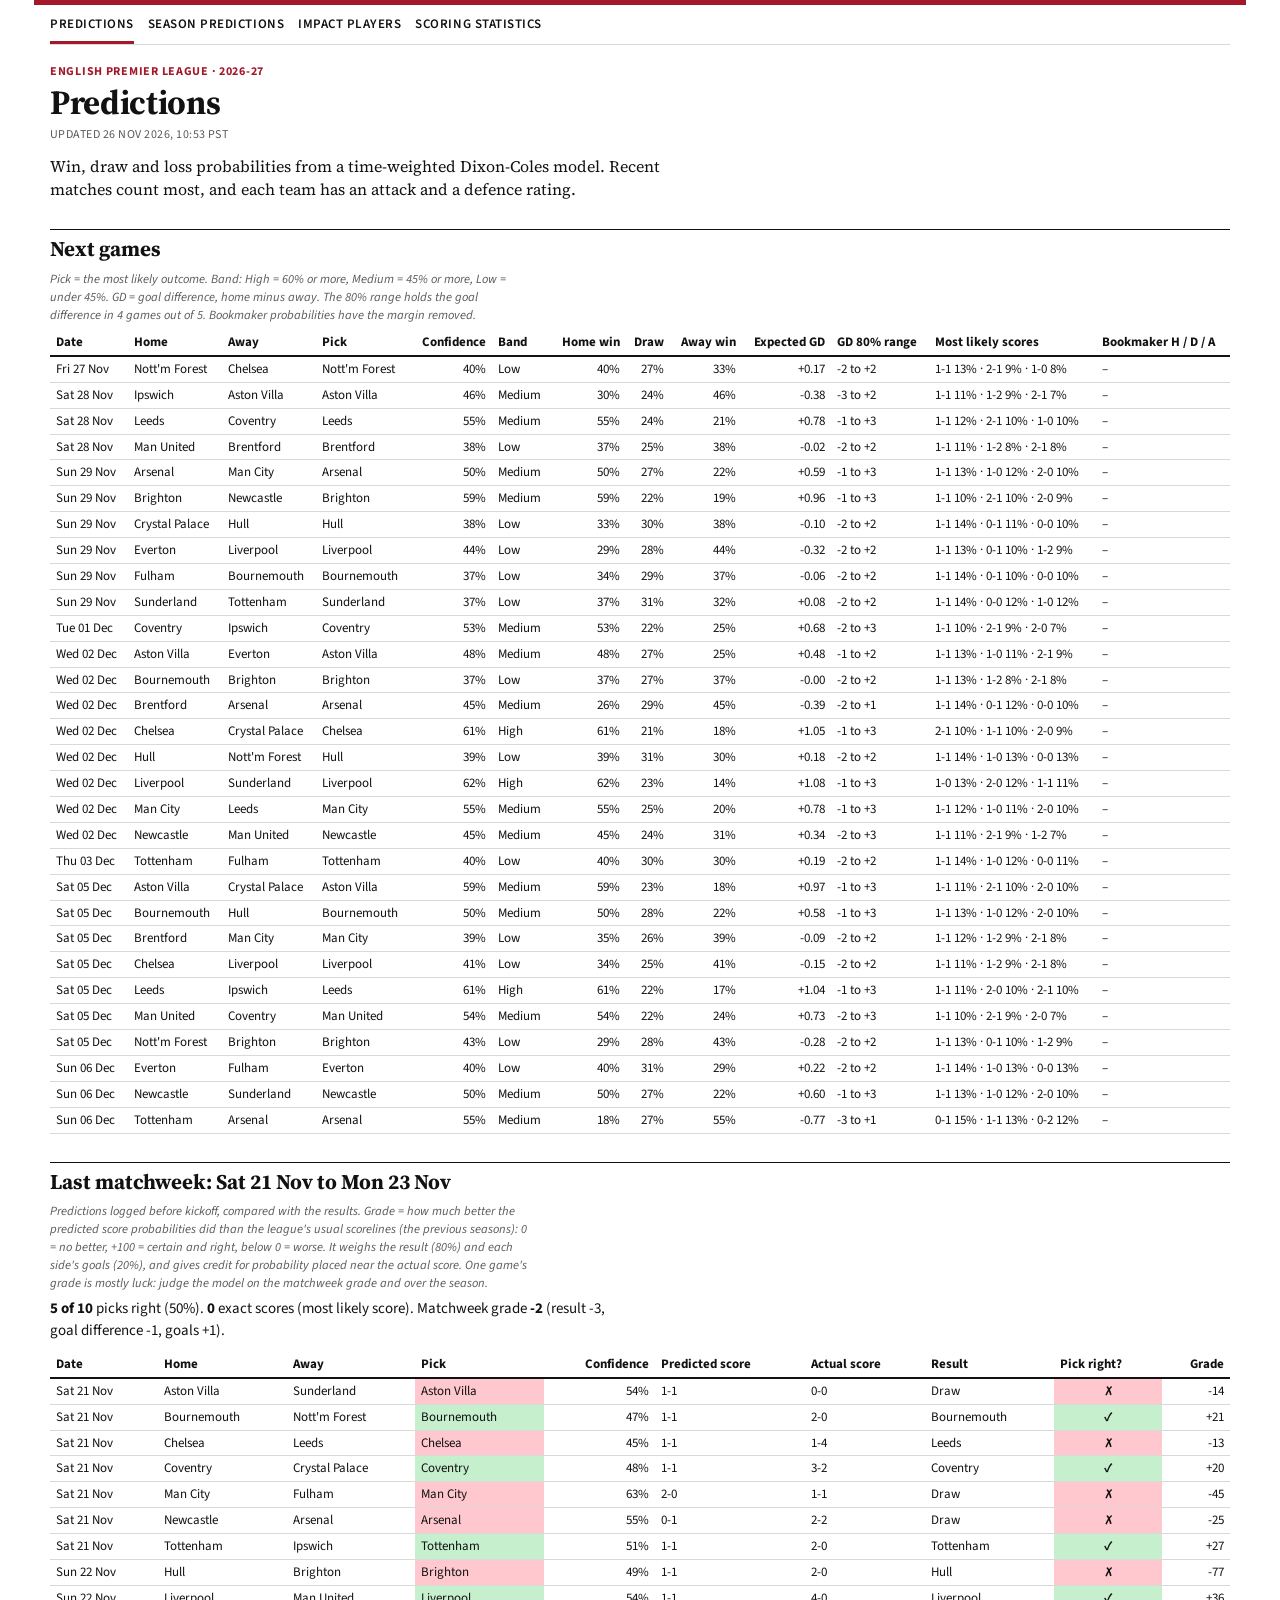
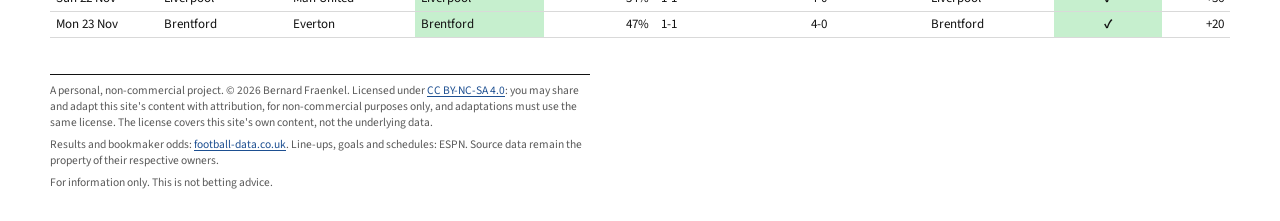
==== commit d0b81615: "Tune grade weights: add tune-grade study, set PART_WEIGHTS to 80/0/20 - grade_weights.py: chooses th" ====
--- a/site/index.html
+++ b/site/index.html
@@ -19,7 +19,7 @@
   <main>
     <p class="kicker">English Premier League · 2026-27</p>
     <h1>Predictions</h1>
-    <p class="updated">Updated 24 Nov 2026, 18:39 PST</p>
+    <p class="updated">Updated 26 Nov 2026, 10:53 PST</p>
     <p>Win, draw and loss probabilities from a time-weighted Dixon-Coles model. Recent matches count most,
       and each team has an attack and a defence rating.</p>
 
@@ -27,17 +27,17 @@
     <p class="hint">Pick = the most likely outcome. Band: High = 60% or more, Medium = 45% or more, Low = under 45%.
       GD = goal difference, home minus away. The 80% range holds the goal difference in 4 games out of 5.
       Bookmaker probabilities have the margin removed.</p>
-    <div class="table-wrap"><table><thead><tr><th>Date</th><th>Home</th><th>Away</th><th>Pick</th><th class="num">Confidence</th><th>Band</th><th class="num">Home win</th><th class="num">Draw</th><th class="num">Away win</th><th class="num">Expected GD</th><th>GD 80% range</th><th>Most likely scores</th><th>Bookmaker H / D / A</th></tr></thead><tbody><tr><td>Fri 27 Nov</td><td>Nott&#x27;m Forest</td><td>Chelsea</td><td>Nott&#x27;m Forest</td><td class="num">40%</td><td>Low</td><td class="num">40%</td><td class="num">27%</td><td class="num">33%</td><td class="num">+0.17</td><td>-2 to +2</td><td>1-1 13% · 2-1 9% · 1-0 8%</td><td>–</td></tr><tr><td>Sat 28 Nov</td><td>Ipswich</td><td>Aston Villa</td><td>Aston Villa</td><td class="num">46%</td><td>Medium</td><td class="num">30%</td><td class="num">24%</td><td class="num">46%</td><td class="num">-0.38</td><td>-3 to +2</td><td>1-1 11% · 1-2 9% · 2-1 7%</td><td>–</td></tr><tr><td>Sat 28 Nov</td><td>Leeds</td><td>Coventry</td><td>Leeds</td><td class="num">55%</td><td>Medium</td><td class="num">55%</td><td class="num">24%</td><td class="num">21%</td><td class="num">+0.78</td><td>-1 to +3</td><td>1-1 12% · 2-1 10% · 1-0 10%</td><td>–</td></tr><tr><td>Sat 28 Nov</td><td>Man United</td><td>Brentford</td><td>Brentford</td><td class="num">38%</td><td>Low</td><td class="num">37%</td><td class="num">25%</td><td class="num">38%</td><td class="num">-0.02</td><td>-2 to +2</td><td>1-1 11% · 1-2 8% · 2-1 8%</td><td>–</td></tr><tr><td>Sun 29 Nov</td><td>Arsenal</td><td>Man City</td><td>Arsenal</td><td class="num">50%</td><td>Medium</td><td class="num">50%</td><td class="num">27%</td><td class="num">22%</td><td class="num">+0.59</td><td>-1 to +3</td><td>1-1 13% · 1-0 12% · 2-0 10%</td><td>–</td></tr><tr><td>Sun 29 Nov</td><td>Brighton</td><td>Newcastle</td><td>Brighton</td><td class="num">59%</td><td>Medium</td><td class="num">59%</td><td class="num">22%</td><td class="num">19%</td><td class="num">+0.96</td><td>-1 to +3</td><td>1-1 10% · 2-1 10% · 2-0 9%</td><td>–</td></tr><tr><td>Sun 29 Nov</td><td>Crystal Palace</td><td>Hull</td><td>Hull</td><td class="num">38%</td><td>Low</td><td class="num">33%</td><td class="num">30%</td><td class="num">38%</td><td class="num">-0.10</td><td>-2 to +2</td><td>1-1 14% · 0-1 11% · 0-0 10%</td><td>–</td></tr><tr><td>Sun 29 Nov</td><td>Everton</td><td>Liverpool</td><td>Liverpool</td><td class="num">44%</td><td>Low</td><td class="num">29%</td><td class="num">28%</td><td class="num">44%</td><td class="num">-0.32</td><td>-2 to +2</td><td>1-1 13% · 0-1 10% · 1-2 9%</td><td>–</td></tr><tr><td>Sun 29 Nov</td><td>Fulham</td><td>Bournemouth</td><td>Bournemouth</td><td class="num">37%</td><td>Low</td><td class="num">34%</td><td class="num">29%</td><td class="num">37%</td><td class="num">-0.06</td><td>-2 to +2</td><td>1-1 14% · 0-1 10% · 0-0 10%</td><td>–</td></tr><tr><td>Sun 29 Nov</td><td>Sunderland</td><td>Tottenham</td><td>Sunderland</td><td class="num">36%</td><td>Low</td><td class="num">36%</td><td class="num">31%</td><td class="num">32%</td><td class="num">+0.08</td><td>-2 to +2</td><td>1-1 14% · 0-0 12% · 1-0 12%</td><td>–</td></tr><tr><td>Tue 01 Dec</td><td>Coventry</td><td>Ipswich</td><td>Coventry</td><td class="num">53%</td><td>Medium</td><td class="num">53%</td><td class="num">22%</td><td class="num">25%</td><td class="num">+0.68</td><td>-2 to +3</td><td>1-1 10% · 2-1 9% · 2-0 7%</td><td>–</td></tr><tr><td>Wed 02 Dec</td><td>Aston Villa</td><td>Everton</td><td>Aston Villa</td><td class="num">48%</td><td>Medium</td><td class="num">48%</td><td class="num">27%</td><td class="num">25%</td><td class="num">+0.48</td><td>-1 to +2</td><td>1-1 13% · 1-0 11% · 2-1 9%</td><td>–</td></tr><tr><td>Wed 02 Dec</td><td>Bournemouth</td><td>Brighton</td><td>Brighton</td><td class="num">37%</td><td>Low</td><td class="num">37%</td><td class="num">27%</td><td class="num">37%</td><td class="num">-0.00</td><td>-2 to +2</td><td>1-1 13% · 1-2 8% · 2-1 8%</td><td>–</td></tr><tr><td>Wed 02 Dec</td><td>Brentford</td><td>Arsenal</td><td>Arsenal</td><td class="num">45%</td><td>Medium</td><td class="num">26%</td><td class="num">29%</td><td class="num">45%</td><td class="num">-0.39</td><td>-2 to +1</td><td>1-1 14% · 0-1 12% · 0-0 10%</td><td>–</td></tr><tr><td>Wed 02 Dec</td><td>Chelsea</td><td>Crystal Palace</td><td>Chelsea</td><td class="num">61%</td><td>High</td><td class="num">61%</td><td class="num">21%</td><td class="num">18%</td><td class="num">+1.05</td><td>-1 to +3</td><td>2-1 10% · 1-1 10% · 2-0 9%</td><td>–</td></tr><tr><td>Wed 02 Dec</td><td>Hull</td><td>Nott&#x27;m Forest</td><td>Hull</td><td class="num">39%</td><td>Low</td><td class="num">39%</td><td class="num">31%</td><td class="num">30%</td><td class="num">+0.18</td><td>-2 to +2</td><td>1-1 14% · 1-0 13% · 0-0 13%</td><td>–</td></tr><tr><td>Wed 02 Dec</td><td>Liverpool</td><td>Sunderland</td><td>Liverpool</td><td class="num">62%</td><td>High</td><td class="num">62%</td><td class="num">23%</td><td class="num">14%</td><td class="num">+1.08</td><td>-1 to +3</td><td>1-0 13% · 2-0 12% · 1-1 11%</td><td>–</td></tr><tr><td>Wed 02 Dec</td><td>Man City</td><td>Leeds</td><td>Man City</td><td class="num">55%</td><td>Medium</td><td class="num">55%</td><td class="num">25%</td><td class="num">20%</td><td class="num">+0.78</td><td>-1 to +3</td><td>1-1 12% · 1-0 11% · 2-0 10%</td><td>–</td></tr><tr><td>Wed 02 Dec</td><td>Newcastle</td><td>Man United</td><td>Newcastle</td><td class="num">45%</td><td>Medium</td><td class="num">45%</td><td class="num">24%</td><td class="num">31%</td><td class="num">+0.34</td><td>-2 to +3</td><td>1-1 11% · 2-1 9% · 1-2 7%</td><td>–</td></tr><tr><td>Thu 03 Dec</td><td>Tottenham</td><td>Fulham</td><td>Tottenham</td><td class="num">40%</td><td>Low</td><td class="num">40%</td><td class="num">30%</td><td class="num">30%</td><td class="num">+0.19</td><td>-2 to +2</td><td>1-1 14% · 1-0 12% · 0-0 11%</td><td>–</td></tr><tr><td>Sat 05 Dec</td><td>Aston Villa</td><td>Crystal Palace</td><td>Aston Villa</td><td class="num">59%</td><td>Medium</td><td class="num">59%</td><td class="num">23%</td><td class="num">18%</td><td class="num">+0.97</td><td>-1 to +3</td><td>1-1 11% · 2-1 10% · 2-0 10%</td><td>–</td></tr><tr><td>Sat 05 Dec</td><td>Bournemouth</td><td>Hull</td><td>Bournemouth</td><td class="num">50%</td><td>Medium</td><td class="num">50%</td><td class="num">28%</td><td class="num">22%</td><td class="num">+0.58</td><td>-1 to +3</td><td>1-1 13% · 1-0 12% · 2-0 10%</td><td>–</td></tr><tr><td>Sat 05 Dec</td><td>Brentford</td><td>Man City</td><td>Man City</td><td class="num">39%</td><td>Low</td><td class="num">35%</td><td class="num">26%</td><td class="num">39%</td><td class="num">-0.09</td><td>-2 to +2</td><td>1-1 12% · 1-2 9% · 2-1 8%</td><td>–</td></tr><tr><td>Sat 05 Dec</td><td>Chelsea</td><td>Liverpool</td><td>Liverpool</td><td class="num">41%</td><td>Low</td><td class="num">34%</td><td class="num">25%</td><td class="num">41%</td><td class="num">-0.15</td><td>-2 to +2</td><td>1-1 11% · 1-2 9% · 2-1 8%</td><td>–</td></tr><tr><td>Sat 05 Dec</td><td>Leeds</td><td>Ipswich</td><td>Leeds</td><td class="num">61%</td><td>High</td><td class="num">61%</td><td class="num">22%</td><td class="num">17%</td><td class="num">+1.04</td><td>-1 to +3</td><td>1-1 11% · 2-0 10% · 2-1 10%</td><td>–</td></tr><tr><td>Sat 05 Dec</td><td>Man United</td><td>Coventry</td><td>Man United</td><td class="num">54%</td><td>Medium</td><td class="num">54%</td><td class="num">22%</td><td class="num">24%</td><td class="num">+0.73</td><td>-2 to +3</td><td>1-1 10% · 2-1 9% · 2-0 7%</td><td>–</td></tr><tr><td>Sat 05 Dec</td><td>Nott&#x27;m Forest</td><td>Brighton</td><td>Brighton</td><td class="num">43%</td><td>Low</td><td class="num">29%</td><td class="num">28%</td><td class="num">43%</td><td class="num">-0.28</td><td>-2 to +2</td><td>1-1 13% · 0-1 10% · 1-2 9%</td><td>–</td></tr></tbody></table></div>
+    <div class="table-wrap"><table><thead><tr><th>Date</th><th>Home</th><th>Away</th><th>Pick</th><th class="num">Confidence</th><th>Band</th><th class="num">Home win</th><th class="num">Draw</th><th class="num">Away win</th><th class="num">Expected GD</th><th>GD 80% range</th><th>Most likely scores</th><th>Bookmaker H / D / A</th></tr></thead><tbody><tr><td>Fri 27 Nov</td><td>Nott&#x27;m Forest</td><td>Chelsea</td><td>Nott&#x27;m Forest</td><td class="num">40%</td><td>Low</td><td class="num">40%</td><td class="num">27%</td><td class="num">33%</td><td class="num">+0.17</td><td>-2 to +2</td><td>1-1 13% · 2-1 9% · 1-0 8%</td><td>–</td></tr><tr><td>Sat 28 Nov</td><td>Ipswich</td><td>Aston Villa</td><td>Aston Villa</td><td class="num">46%</td><td>Medium</td><td class="num">30%</td><td class="num">24%</td><td class="num">46%</td><td class="num">-0.38</td><td>-3 to +2</td><td>1-1 11% · 1-2 9% · 2-1 7%</td><td>–</td></tr><tr><td>Sat 28 Nov</td><td>Leeds</td><td>Coventry</td><td>Leeds</td><td class="num">55%</td><td>Medium</td><td class="num">55%</td><td class="num">24%</td><td class="num">21%</td><td class="num">+0.78</td><td>-1 to +3</td><td>1-1 12% · 2-1 10% · 1-0 10%</td><td>–</td></tr><tr><td>Sat 28 Nov</td><td>Man United</td><td>Brentford</td><td>Brentford</td><td class="num">38%</td><td>Low</td><td class="num">37%</td><td class="num">25%</td><td class="num">38%</td><td class="num">-0.02</td><td>-2 to +2</td><td>1-1 11% · 1-2 8% · 2-1 8%</td><td>–</td></tr><tr><td>Sun 29 Nov</td><td>Arsenal</td><td>Man City</td><td>Arsenal</td><td class="num">50%</td><td>Medium</td><td class="num">50%</td><td class="num">27%</td><td class="num">22%</td><td class="num">+0.59</td><td>-1 to +3</td><td>1-1 13% · 1-0 12% · 2-0 10%</td><td>–</td></tr><tr><td>Sun 29 Nov</td><td>Brighton</td><td>Newcastle</td><td>Brighton</td><td class="num">59%</td><td>Medium</td><td class="num">59%</td><td class="num">22%</td><td class="num">19%</td><td class="num">+0.96</td><td>-1 to +3</td><td>1-1 10% · 2-1 10% · 2-0 9%</td><td>–</td></tr><tr><td>Sun 29 Nov</td><td>Crystal Palace</td><td>Hull</td><td>Hull</td><td class="num">38%</td><td>Low</td><td class="num">33%</td><td class="num">30%</td><td class="num">38%</td><td class="num">-0.10</td><td>-2 to +2</td><td>1-1 14% · 0-1 11% · 0-0 10%</td><td>–</td></tr><tr><td>Sun 29 Nov</td><td>Everton</td><td>Liverpool</td><td>Liverpool</td><td class="num">44%</td><td>Low</td><td class="num">29%</td><td class="num">28%</td><td class="num">44%</td><td class="num">-0.32</td><td>-2 to +2</td><td>1-1 13% · 0-1 10% · 1-2 9%</td><td>–</td></tr><tr><td>Sun 29 Nov</td><td>Fulham</td><td>Bournemouth</td><td>Bournemouth</td><td class="num">37%</td><td>Low</td><td class="num">34%</td><td class="num">29%</td><td class="num">37%</td><td class="num">-0.06</td><td>-2 to +2</td><td>1-1 14% · 0-1 10% · 0-0 10%</td><td>–</td></tr><tr><td>Sun 29 Nov</td><td>Sunderland</td><td>Tottenham</td><td>Sunderland</td><td class="num">37%</td><td>Low</td><td class="num">37%</td><td class="num">31%</td><td class="num">32%</td><td class="num">+0.08</td><td>-2 to +2</td><td>1-1 14% · 0-0 12% · 1-0 12%</td><td>–</td></tr><tr><td>Tue 01 Dec</td><td>Coventry</td><td>Ipswich</td><td>Coventry</td><td class="num">53%</td><td>Medium</td><td class="num">53%</td><td class="num">22%</td><td class="num">25%</td><td class="num">+0.68</td><td>-2 to +3</td><td>1-1 10% · 2-1 9% · 2-0 7%</td><td>–</td></tr><tr><td>Wed 02 Dec</td><td>Aston Villa</td><td>Everton</td><td>Aston Villa</td><td class="num">48%</td><td>Medium</td><td class="num">48%</td><td class="num">27%</td><td class="num">25%</td><td class="num">+0.48</td><td>-1 to +2</td><td>1-1 13% · 1-0 11% · 2-1 9%</td><td>–</td></tr><tr><td>Wed 02 Dec</td><td>Bournemouth</td><td>Brighton</td><td>Brighton</td><td class="num">37%</td><td>Low</td><td class="num">37%</td><td class="num">27%</td><td class="num">37%</td><td class="num">-0.00</td><td>-2 to +2</td><td>1-1 13% · 1-2 8% · 2-1 8%</td><td>–</td></tr><tr><td>Wed 02 Dec</td><td>Brentford</td><td>Arsenal</td><td>Arsenal</td><td class="num">45%</td><td>Medium</td><td class="num">26%</td><td class="num">29%</td><td class="num">45%</td><td class="num">-0.39</td><td>-2 to +1</td><td>1-1 14% · 0-1 12% · 0-0 10%</td><td>–</td></tr><tr><td>Wed 02 Dec</td><td>Chelsea</td><td>Crystal Palace</td><td>Chelsea</td><td class="num">61%</td><td>High</td><td class="num">61%</td><td class="num">21%</td><td class="num">18%</td><td class="num">+1.05</td><td>-1 to +3</td><td>2-1 10% · 1-1 10% · 2-0 9%</td><td>–</td></tr><tr><td>Wed 02 Dec</td><td>Hull</td><td>Nott&#x27;m Forest</td><td>Hull</td><td class="num">39%</td><td>Low</td><td class="num">39%</td><td class="num">31%</td><td class="num">30%</td><td class="num">+0.18</td><td>-2 to +2</td><td>1-1 14% · 1-0 13% · 0-0 13%</td><td>–</td></tr><tr><td>Wed 02 Dec</td><td>Liverpool</td><td>Sunderland</td><td>Liverpool</td><td class="num">62%</td><td>High</td><td class="num">62%</td><td class="num">23%</td><td class="num">14%</td><td class="num">+1.08</td><td>-1 to +3</td><td>1-0 13% · 2-0 12% · 1-1 11%</td><td>–</td></tr><tr><td>Wed 02 Dec</td><td>Man City</td><td>Leeds</td><td>Man City</td><td class="num">55%</td><td>Medium</td><td class="num">55%</td><td class="num">25%</td><td class="num">20%</td><td class="num">+0.78</td><td>-1 to +3</td><td>1-1 12% · 1-0 11% · 2-0 10%</td><td>–</td></tr><tr><td>Wed 02 Dec</td><td>Newcastle</td><td>Man United</td><td>Newcastle</td><td class="num">45%</td><td>Medium</td><td class="num">45%</td><td class="num">24%</td><td class="num">31%</td><td class="num">+0.34</td><td>-2 to +3</td><td>1-1 11% · 2-1 9% · 1-2 7%</td><td>–</td></tr><tr><td>Thu 03 Dec</td><td>Tottenham</td><td>Fulham</td><td>Tottenham</td><td class="num">40%</td><td>Low</td><td class="num">40%</td><td class="num">30%</td><td class="num">30%</td><td class="num">+0.19</td><td>-2 to +2</td><td>1-1 14% · 1-0 12% · 0-0 11%</td><td>–</td></tr><tr><td>Sat 05 Dec</td><td>Aston Villa</td><td>Crystal Palace</td><td>Aston Villa</td><td class="num">59%</td><td>Medium</td><td class="num">59%</td><td class="num">23%</td><td class="num">18%</td><td class="num">+0.97</td><td>-1 to +3</td><td>1-1 11% · 2-1 10% · 2-0 10%</td><td>–</td></tr><tr><td>Sat 05 Dec</td><td>Bournemouth</td><td>Hull</td><td>Bournemouth</td><td class="num">50%</td><td>Medium</td><td class="num">50%</td><td class="num">28%</td><td class="num">22%</td><td class="num">+0.58</td><td>-1 to +3</td><td>1-1 13% · 1-0 12% · 2-0 10%</td><td>–</td></tr><tr><td>Sat 05 Dec</td><td>Brentford</td><td>Man City</td><td>Man City</td><td class="num">39%</td><td>Low</td><td class="num">35%</td><td class="num">26%</td><td class="num">39%</td><td class="num">-0.09</td><td>-2 to +2</td><td>1-1 12% · 1-2 9% · 2-1 8%</td><td>–</td></tr><tr><td>Sat 05 Dec</td><td>Chelsea</td><td>Liverpool</td><td>Liverpool</td><td class="num">41%</td><td>Low</td><td class="num">34%</td><td class="num">25%</td><td class="num">41%</td><td class="num">-0.15</td><td>-2 to +2</td><td>1-1 11% · 1-2 9% · 2-1 8%</td><td>–</td></tr><tr><td>Sat 05 Dec</td><td>Leeds</td><td>Ipswich</td><td>Leeds</td><td class="num">61%</td><td>High</td><td class="num">61%</td><td class="num">22%</td><td class="num">17%</td><td class="num">+1.04</td><td>-1 to +3</td><td>1-1 11% · 2-0 10% · 2-1 10%</td><td>–</td></tr><tr><td>Sat 05 Dec</td><td>Man United</td><td>Coventry</td><td>Man United</td><td class="num">54%</td><td>Medium</td><td class="num">54%</td><td class="num">22%</td><td class="num">24%</td><td class="num">+0.73</td><td>-2 to +3</td><td>1-1 10% · 2-1 9% · 2-0 7%</td><td>–</td></tr><tr><td>Sat 05 Dec</td><td>Nott&#x27;m Forest</td><td>Brighton</td><td>Brighton</td><td class="num">43%</td><td>Low</td><td class="num">29%</td><td class="num">28%</td><td class="num">43%</td><td class="num">-0.28</td><td>-2 to +2</td><td>1-1 13% · 0-1 10% · 1-2 9%</td><td>–</td></tr><tr><td>Sun 06 Dec</td><td>Everton</td><td>Fulham</td><td>Everton</td><td class="num">40%</td><td>Low</td><td class="num">40%</td><td class="num">31%</td><td class="num">29%</td><td class="num">+0.22</td><td>-2 to +2</td><td>1-1 14% · 1-0 13% · 0-0 13%</td><td>–</td></tr><tr><td>Sun 06 Dec</td><td>Newcastle</td><td>Sunderland</td><td>Newcastle</td><td class="num">50%</td><td>Medium</td><td class="num">50%</td><td class="num">27%</td><td class="num">22%</td><td class="num">+0.60</td><td>-1 to +3</td><td>1-1 13% · 1-0 12% · 2-0 10%</td><td>–</td></tr><tr><td>Sun 06 Dec</td><td>Tottenham</td><td>Arsenal</td><td>Arsenal</td><td class="num">55%</td><td>Medium</td><td class="num">18%</td><td class="num">27%</td><td class="num">55%</td><td class="num">-0.77</td><td>-3 to +1</td><td>0-1 15% · 1-1 13% · 0-2 12%</td><td>–</td></tr></tbody></table></div>
 
     <h2>Last matchweek: Sat 21 Nov to Mon 23 Nov</h2>
     <p class="hint">Predictions logged before kickoff, compared with the results.
       Grade = how much better the predicted score probabilities did than the league's usual scorelines
       (the previous seasons): 0 = no better, +100 = certain and right, below 0 = worse.
-      It weighs the result (50%), the goal difference (25%) and each side's goals (25%), and gives credit for
+      It weighs the result (80%) and each side's goals (20%), and gives credit for
       probability placed near the actual score. One game's grade is mostly luck: judge the model on the matchweek grade
       and over the season.</p>
-    <p class="summary-line"><strong>5 of 10</strong> picks right (50%). <strong>0</strong> exact scores (most likely score). Matchweek grade <strong>-1</strong> (result -3, goal difference -1, goals +1).</p>
-    <div class="table-wrap"><table><thead><tr><th>Date</th><th>Home</th><th>Away</th><th class="pick">Pick</th><th class="num">Confidence</th><th>Predicted score</th><th>Actual score</th><th>Result</th><th class="mark">Pick right?</th><th class="num">Grade</th></tr></thead><tbody><tr class="miss"><td>Sat 21 Nov</td><td>Aston Villa</td><td>Sunderland</td><td class="pick">Aston Villa</td><td class="num">54%</td><td>1-1</td><td>0-0</td><td>Draw</td><td class="mark">✗</td><td class="num">-13</td></tr><tr class="hit"><td>Sat 21 Nov</td><td>Bournemouth</td><td>Nott&#x27;m Forest</td><td class="pick">Bournemouth</td><td class="num">47%</td><td>1-1</td><td>2-0</td><td>Bournemouth</td><td class="mark">✓</td><td class="num">+19</td></tr><tr class="miss"><td>Sat 21 Nov</td><td>Chelsea</td><td>Leeds</td><td class="pick">Chelsea</td><td class="num">45%</td><td>1-1</td><td>1-4</td><td>Leeds</td><td class="mark">✗</td><td class="num">-11</td></tr><tr class="hit"><td>Sat 21 Nov</td><td>Coventry</td><td>Crystal Palace</td><td class="pick">Coventry</td><td class="num">48%</td><td>1-1</td><td>3-2</td><td>Coventry</td><td class="mark">✓</td><td class="num">+18</td></tr><tr class="miss"><td>Sat 21 Nov</td><td>Man City</td><td>Fulham</td><td class="pick">Man City</td><td class="num">63%</td><td>2-0</td><td>1-1</td><td>Draw</td><td class="mark">✗</td><td class="num">-49</td></tr><tr class="miss"><td>Sat 21 Nov</td><td>Newcastle</td><td>Arsenal</td><td class="pick">Arsenal</td><td class="num">55%</td><td>0-1</td><td>2-2</td><td>Draw</td><td class="mark">✗</td><td class="num">-26</td></tr><tr class="hit"><td>Sat 21 Nov</td><td>Tottenham</td><td>Ipswich</td><td class="pick">Tottenham</td><td class="num">51%</td><td>1-1</td><td>2-0</td><td>Tottenham</td><td class="mark">✓</td><td class="num">+24</td></tr><tr class="miss"><td>Sun 22 Nov</td><td>Hull</td><td>Brighton</td><td class="pick">Brighton</td><td class="num">49%</td><td>1-1</td><td>2-0</td><td>Hull</td><td class="mark">✗</td><td class="num">-68</td></tr><tr class="hit"><td>Sun 22 Nov</td><td>Liverpool</td><td>Man United</td><td class="pick">Liverpool</td><td class="num">54%</td><td>1-1</td><td>4-0</td><td>Liverpool</td><td class="mark">✓</td><td class="num">+29</td></tr><tr class="hit"><td>Mon 23 Nov</td><td>Brentford</td><td>Everton</td><td class="pick">Brentford</td><td class="num">47%</td><td>1-1</td><td>4-0</td><td>Brentford</td><td class="mark">✓</td><td class="num">+15</td></tr></tbody></table></div>
+    <p class="summary-line"><strong>5 of 10</strong> picks right (50%). <strong>0</strong> exact scores (most likely score). Matchweek grade <strong>-2</strong> (result -3, goal difference -1, goals +1).</p>
+    <div class="table-wrap"><table><thead><tr><th>Date</th><th>Home</th><th>Away</th><th class="pick">Pick</th><th class="num">Confidence</th><th>Predicted score</th><th>Actual score</th><th>Result</th><th class="mark">Pick right?</th><th class="num">Grade</th></tr></thead><tbody><tr class="miss"><td>Sat 21 Nov</td><td>Aston Villa</td><td>Sunderland</td><td class="pick">Aston Villa</td><td class="num">54%</td><td>1-1</td><td>0-0</td><td>Draw</td><td class="mark">✗</td><td class="num">-14</td></tr><tr class="hit"><td>Sat 21 Nov</td><td>Bournemouth</td><td>Nott&#x27;m Forest</td><td class="pick">Bournemouth</td><td class="num">47%</td><td>1-1</td><td>2-0</td><td>Bournemouth</td><td class="mark">✓</td><td class="num">+21</td></tr><tr class="miss"><td>Sat 21 Nov</td><td>Chelsea</td><td>Leeds</td><td class="pick">Chelsea</td><td class="num">45%</td><td>1-1</td><td>1-4</td><td>Leeds</td><td class="mark">✗</td><td class="num">-13</td></tr><tr class="hit"><td>Sat 21 Nov</td><td>Coventry</td><td>Crystal Palace</td><td class="pick">Coventry</td><td class="num">48%</td><td>1-1</td><td>3-2</td><td>Coventry</td><td class="mark">✓</td><td class="num">+20</td></tr><tr class="miss"><td>Sat 21 Nov</td><td>Man City</td><td>Fulham</td><td class="pick">Man City</td><td class="num">63%</td><td>2-0</td><td>1-1</td><td>Draw</td><td class="mark">✗</td><td class="num">-45</td></tr><tr class="miss"><td>Sat 21 Nov</td><td>Newcastle</td><td>Arsenal</td><td class="pick">Arsenal</td><td class="num">55%</td><td>0-1</td><td>2-2</td><td>Draw</td><td class="mark">✗</td><td class="num">-25</td></tr><tr class="hit"><td>Sat 21 Nov</td><td>Tottenham</td><td>Ipswich</td><td class="pick">Tottenham</td><td class="num">51%</td><td>1-1</td><td>2-0</td><td>Tottenham</td><td class="mark">✓</td><td class="num">+27</td></tr><tr class="miss"><td>Sun 22 Nov</td><td>Hull</td><td>Brighton</td><td class="pick">Brighton</td><td class="num">49%</td><td>1-1</td><td>2-0</td><td>Hull</td><td class="mark">✗</td><td class="num">-77</td></tr><tr class="hit"><td>Sun 22 Nov</td><td>Liverpool</td><td>Man United</td><td class="pick">Liverpool</td><td class="num">54%</td><td>1-1</td><td>4-0</td><td>Liverpool</td><td class="mark">✓</td><td class="num">+36</td></tr><tr class="hit"><td>Mon 23 Nov</td><td>Brentford</td><td>Everton</td><td class="pick">Brentford</td><td class="num">47%</td><td>1-1</td><td>4-0</td><td>Brentford</td><td class="mark">✓</td><td class="num">+20</td></tr></tbody></table></div>
   </main>
   <!-- Shared footer, inserted into every page. Placeholder: year -->
 <footer>
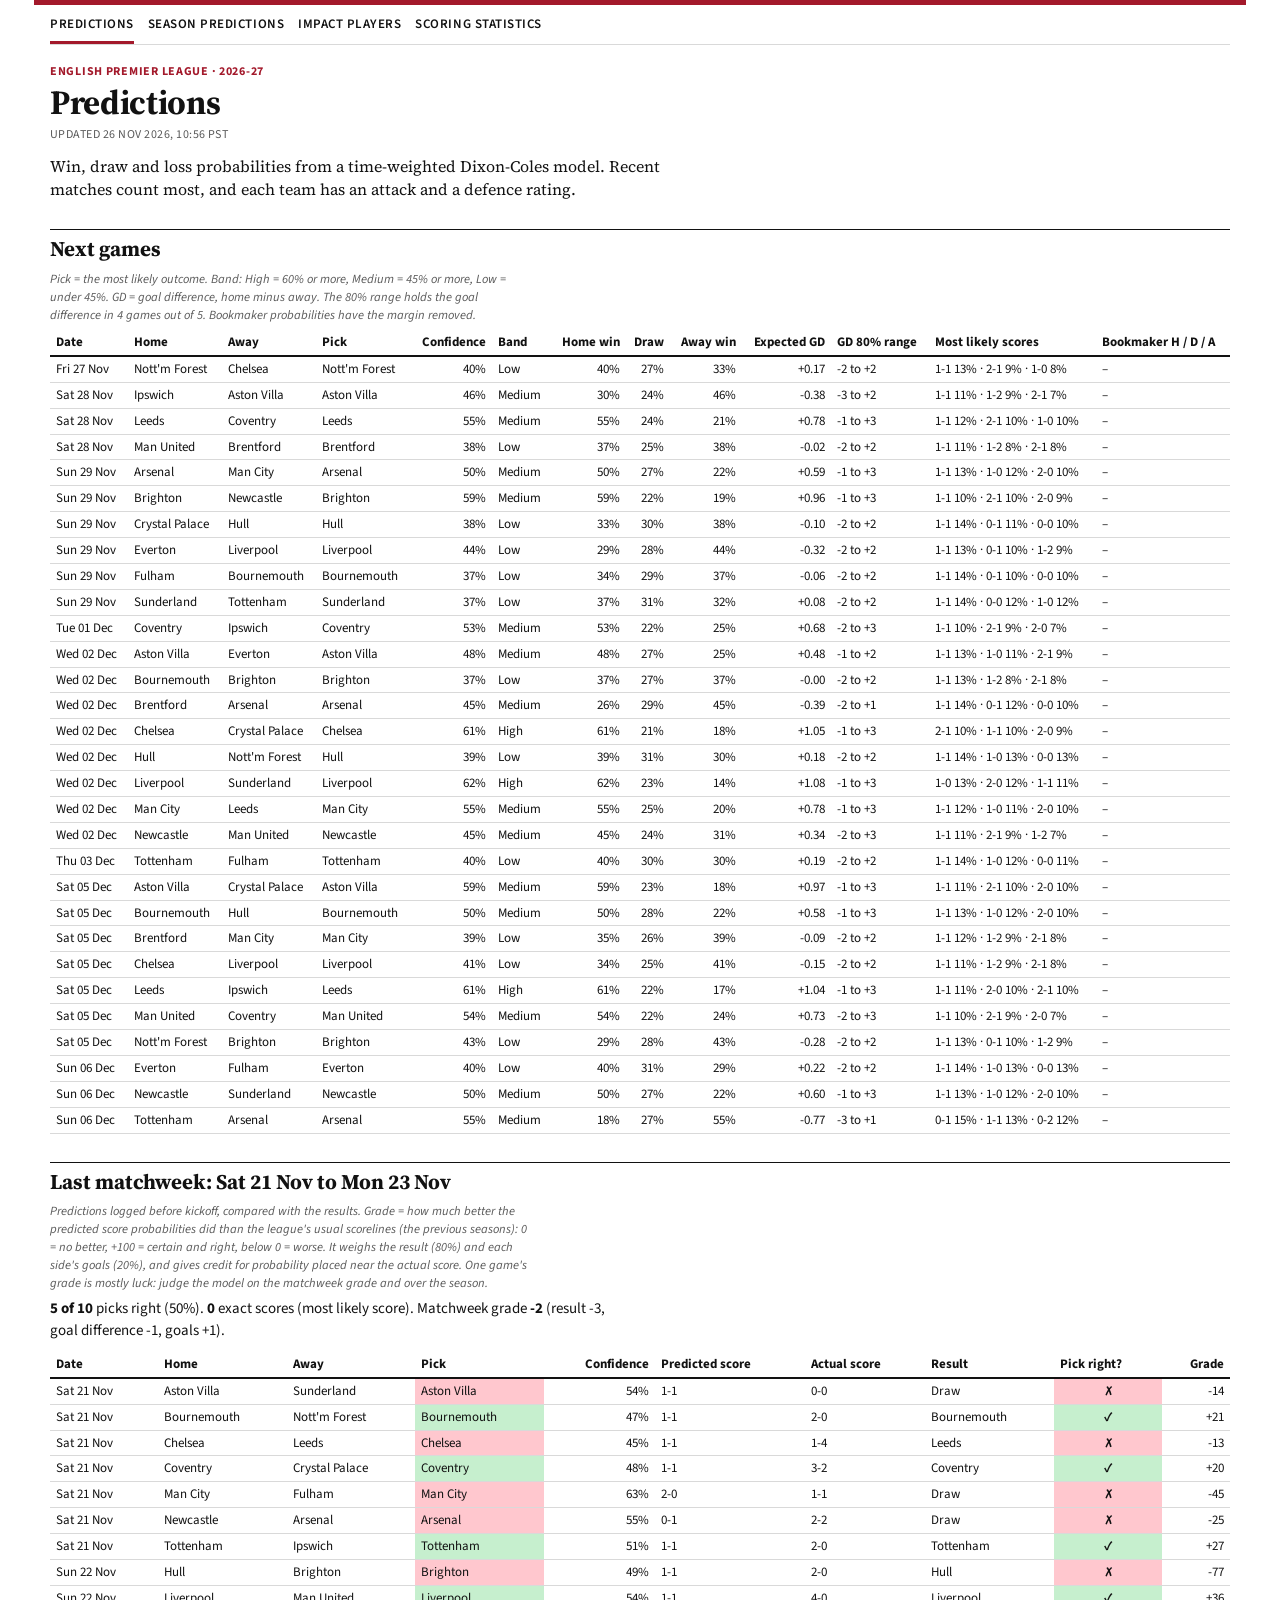
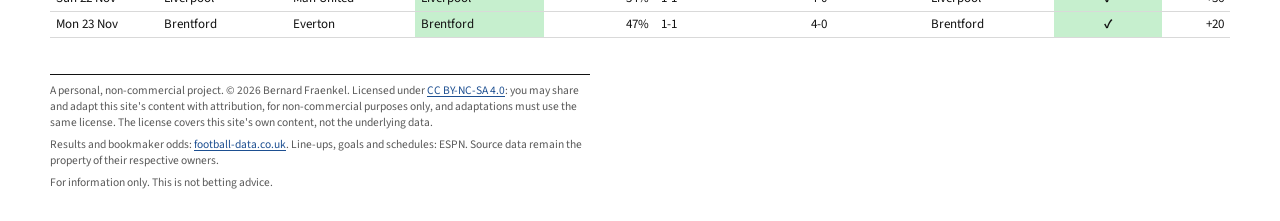
==== commit 783ff1d1: "udpated site" ====
--- a/site/index.html
+++ b/site/index.html
@@ -19,7 +19,7 @@
   <main>
     <p class="kicker">English Premier League · 2026-27</p>
     <h1>Predictions</h1>
-    <p class="updated">Updated 26 Nov 2026, 10:53 PST</p>
+    <p class="updated">Updated 26 Nov 2026, 10:56 PST</p>
     <p>Win, draw and loss probabilities from a time-weighted Dixon-Coles model. Recent matches count most,
       and each team has an attack and a defence rating.</p>
 
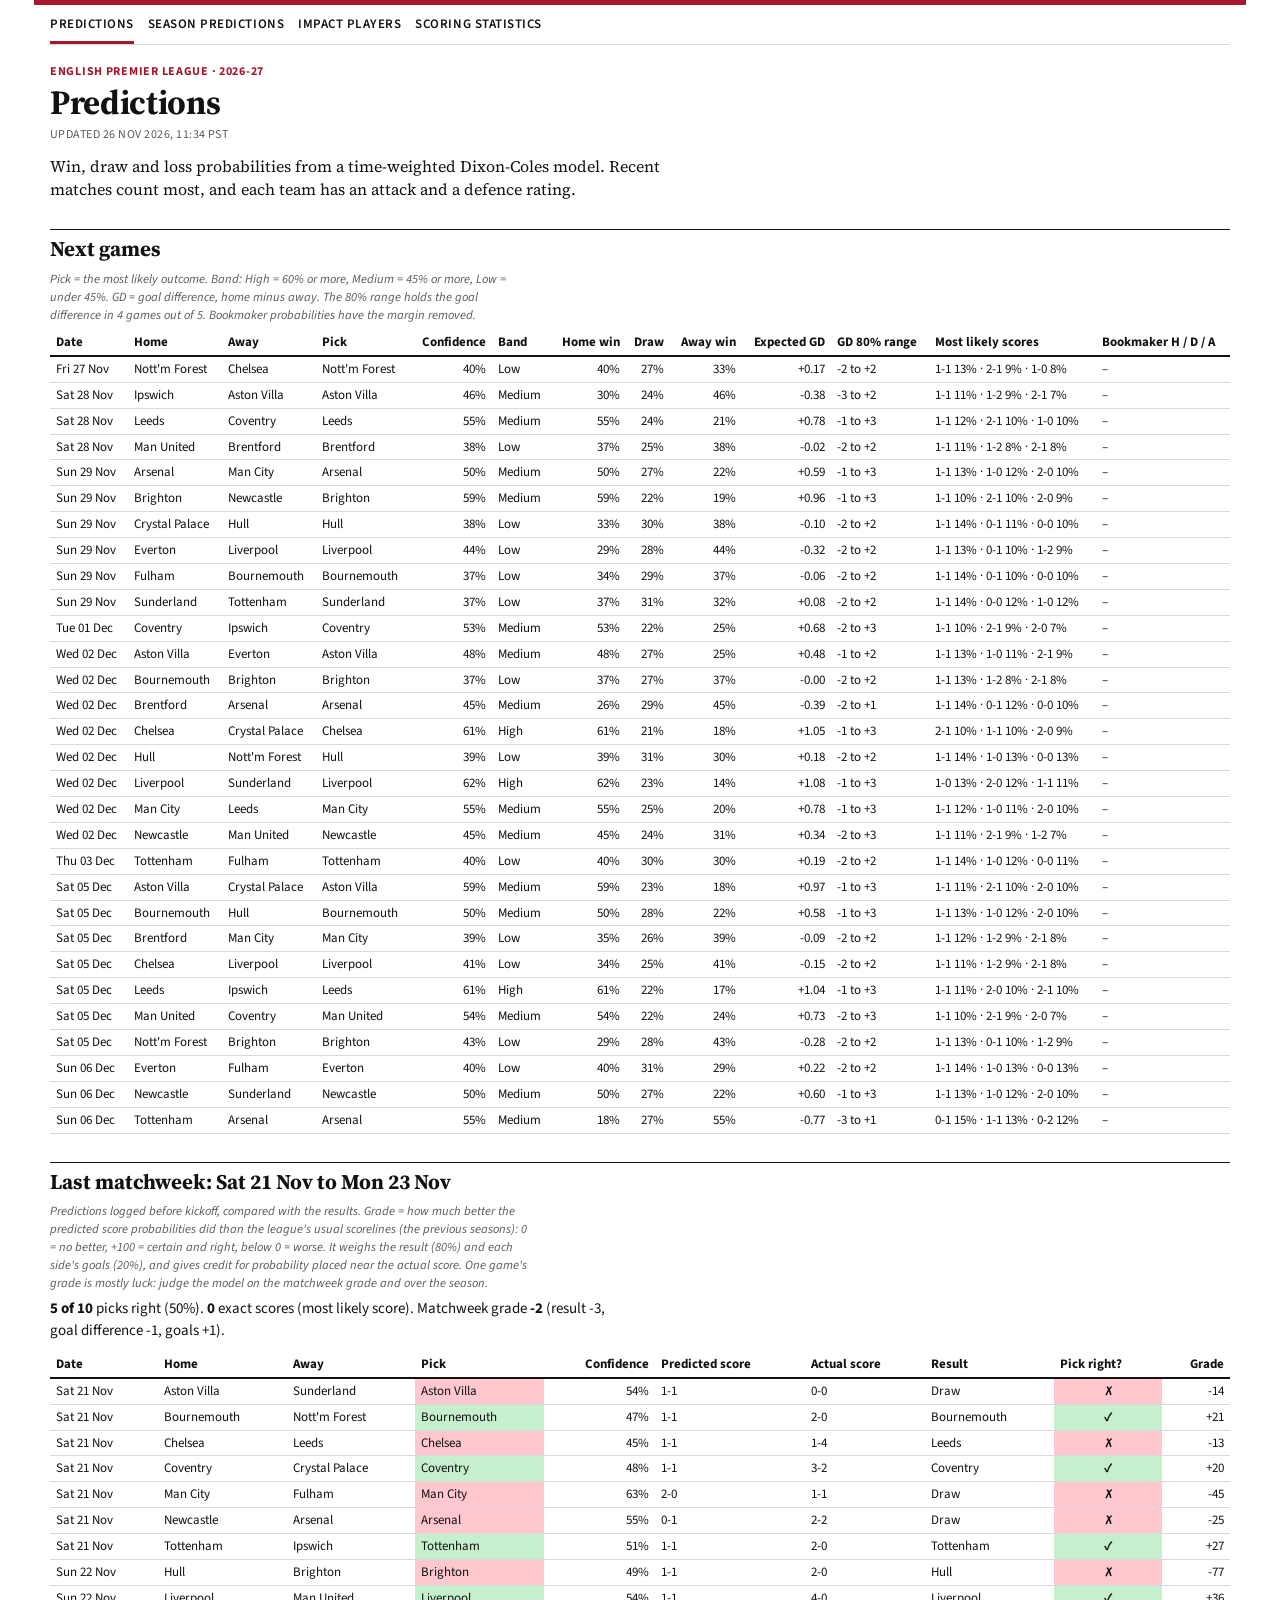
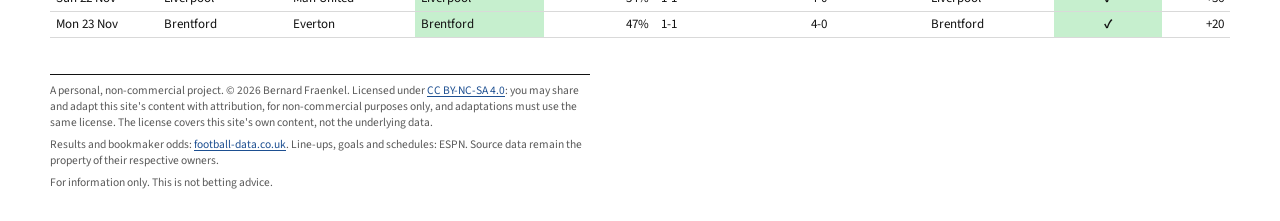
==== commit 7cb4af9f: "Players page: show the Team picker label at h2 size, bold, in the site red Co-Authored-By: Claude Op" ====
--- a/site/index.html
+++ b/site/index.html
@@ -19,7 +19,7 @@
   <main>
     <p class="kicker">English Premier League · 2026-27</p>
     <h1>Predictions</h1>
-    <p class="updated">Updated 26 Nov 2026, 10:56 PST</p>
+    <p class="updated">Updated 26 Nov 2026, 11:34 PST</p>
     <p>Win, draw and loss probabilities from a time-weighted Dixon-Coles model. Recent matches count most,
       and each team has an attack and a defence rating.</p>
 
--- a/site/style.css
+++ b/site/style.css
@@ -81,6 +81,7 @@
 
 /* Impact players: a team picker, then the team's tables as cards. */
 .team-picker { display: inline-flex; align-items: center; gap: 8px; font-size: 14px; font-weight: 600; margin: 8px 0 0; }
+.team-picker-label { font-size: 21px; font-weight: 700; color: var(--accent); }   /* h2 size */
 .team-picker select { font: inherit; font-weight: 400; padding: 4px 8px; border: 1px solid var(--rule); border-radius: 4px; background: var(--bg); }
 .cards { display: grid; grid-template-columns: repeat(auto-fill, minmax(min(320px, 100%), 1fr)); gap: 14px; }
 .card { background: var(--card); border: 1px solid var(--rule); border-radius: 6px; padding: 10px 12px; min-width: 0; }
